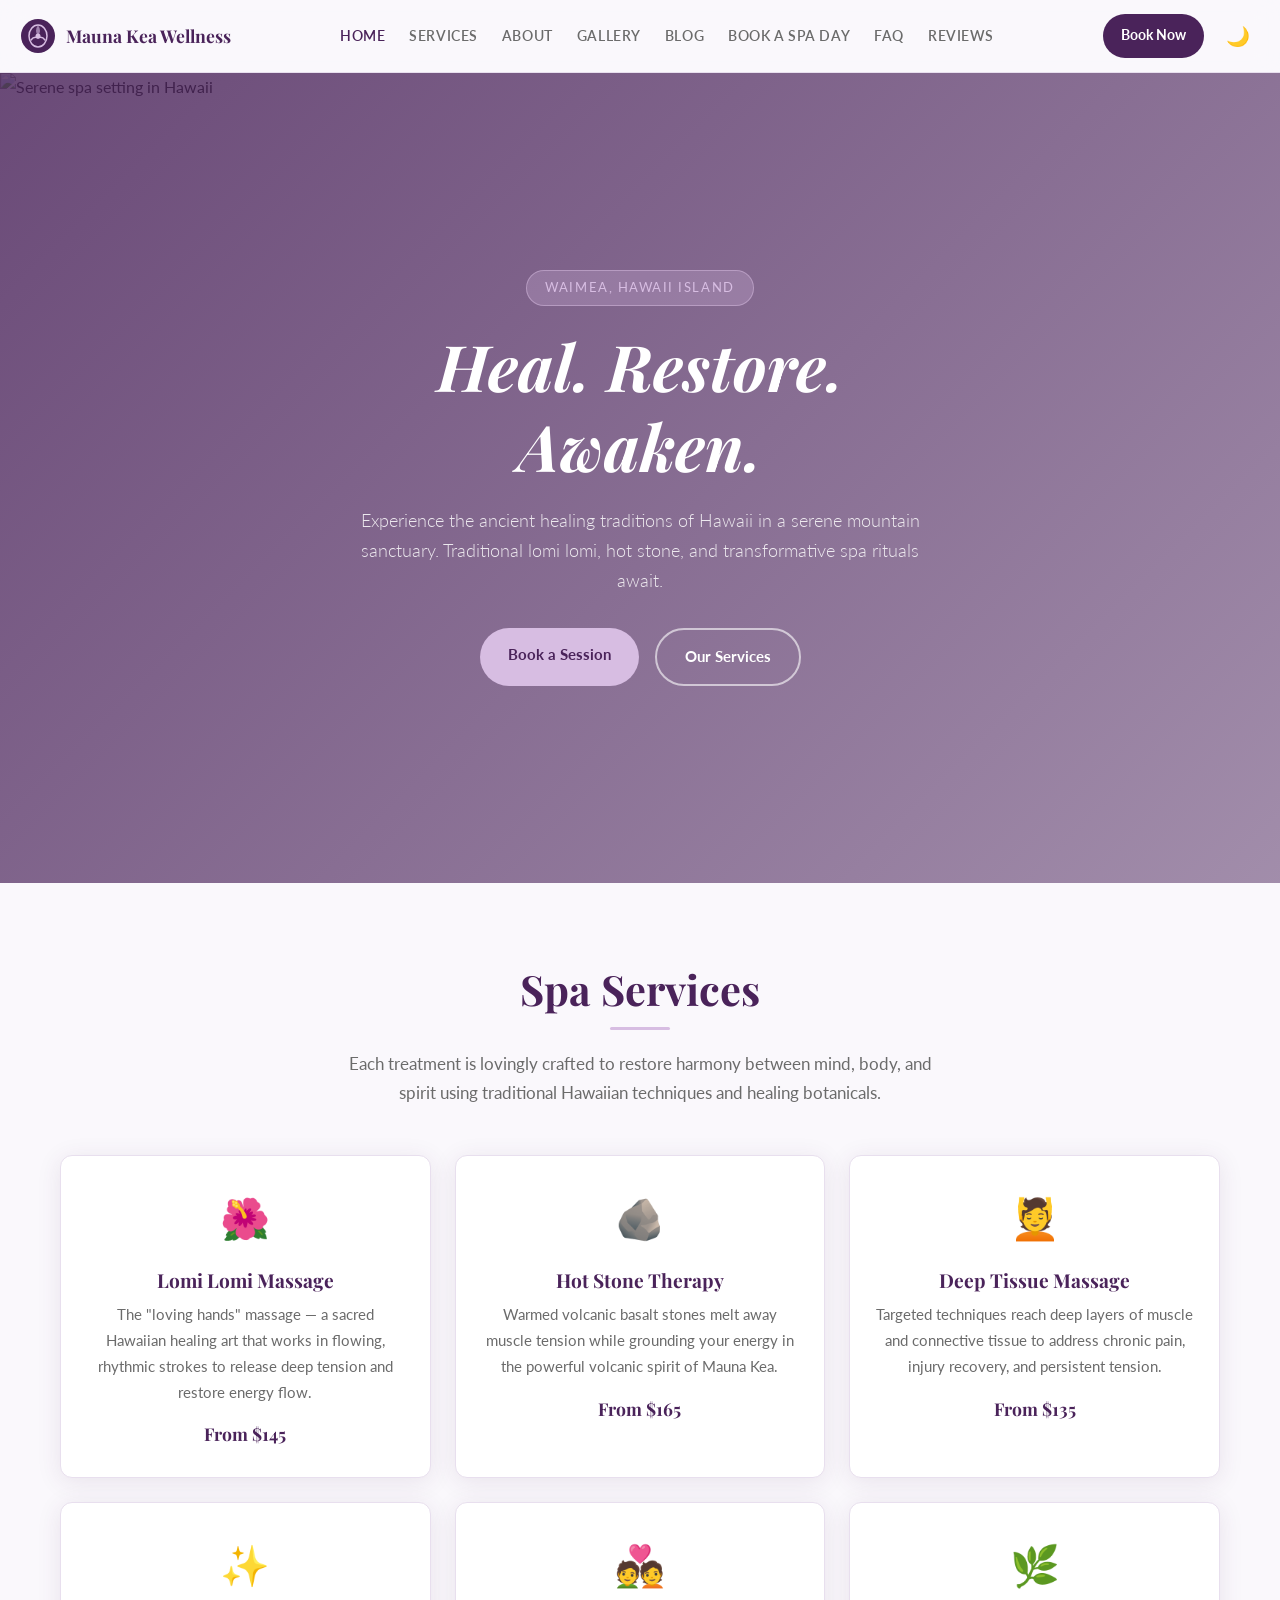
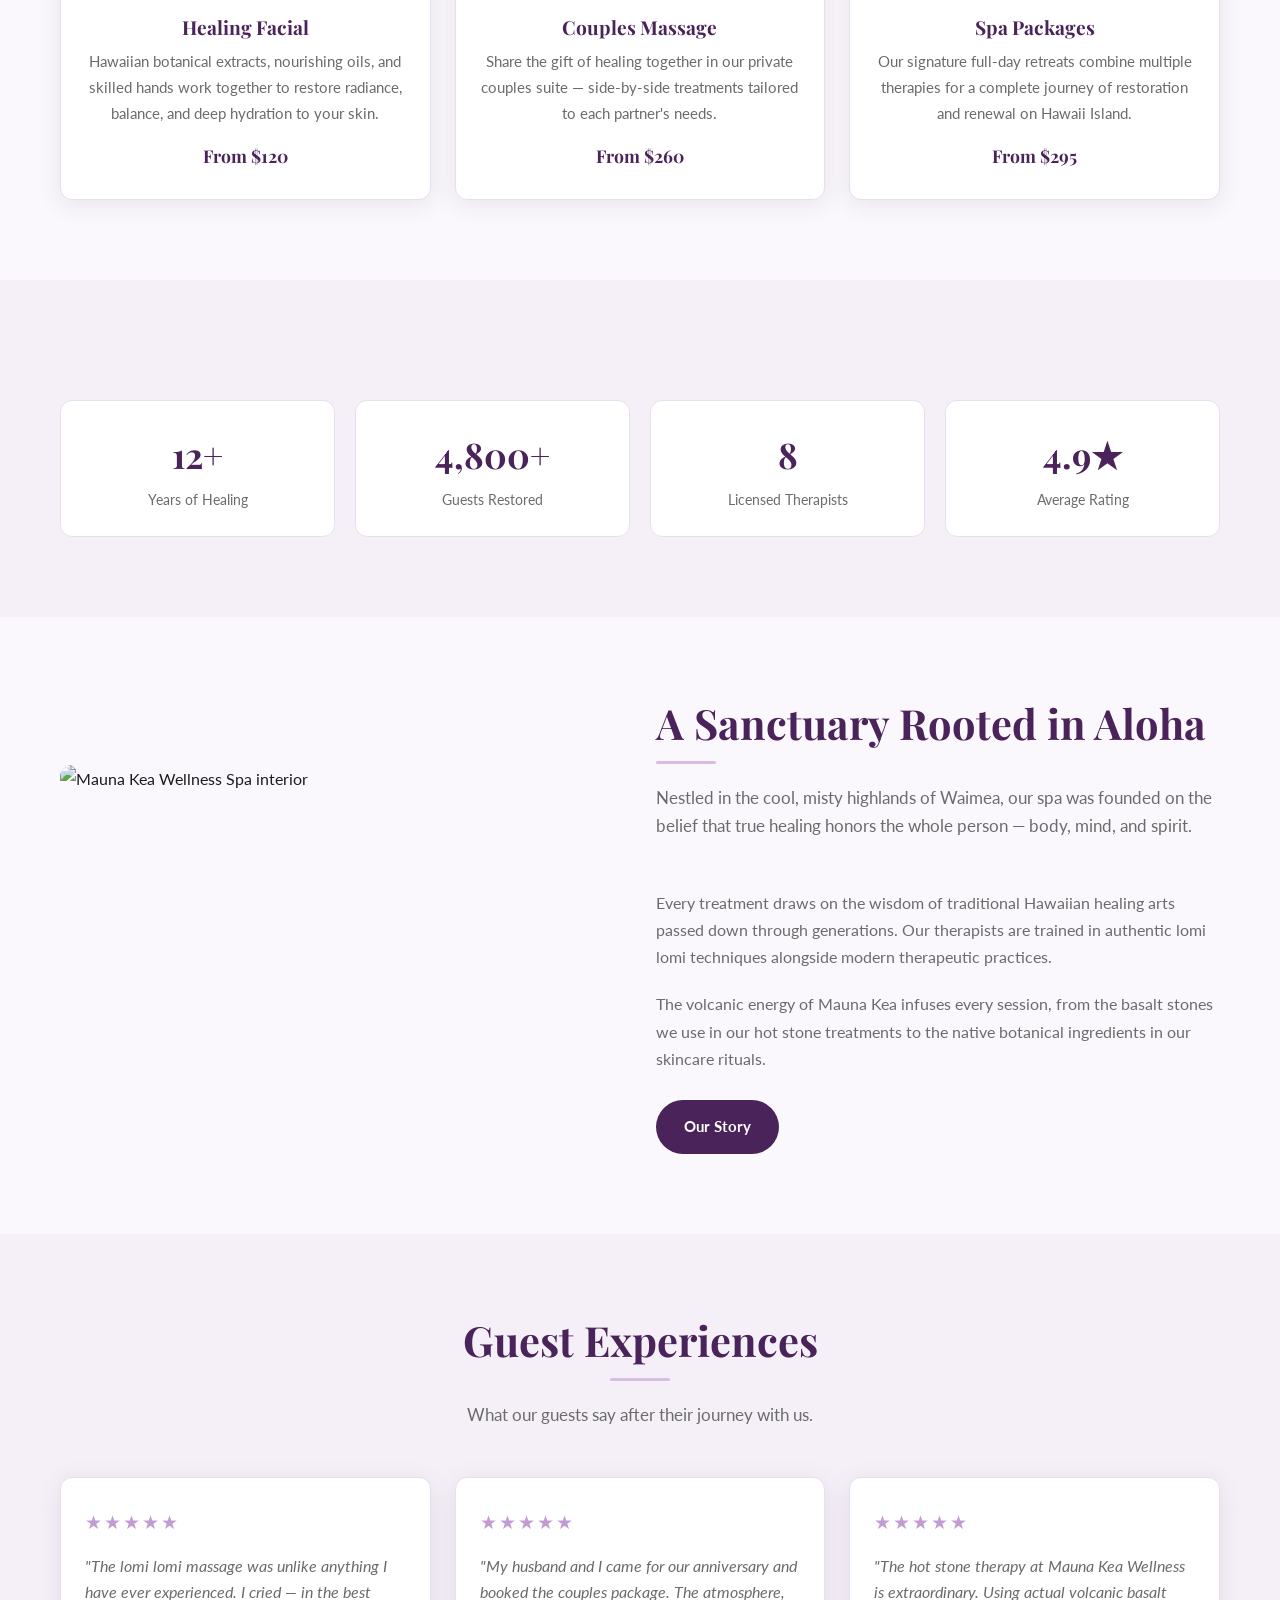
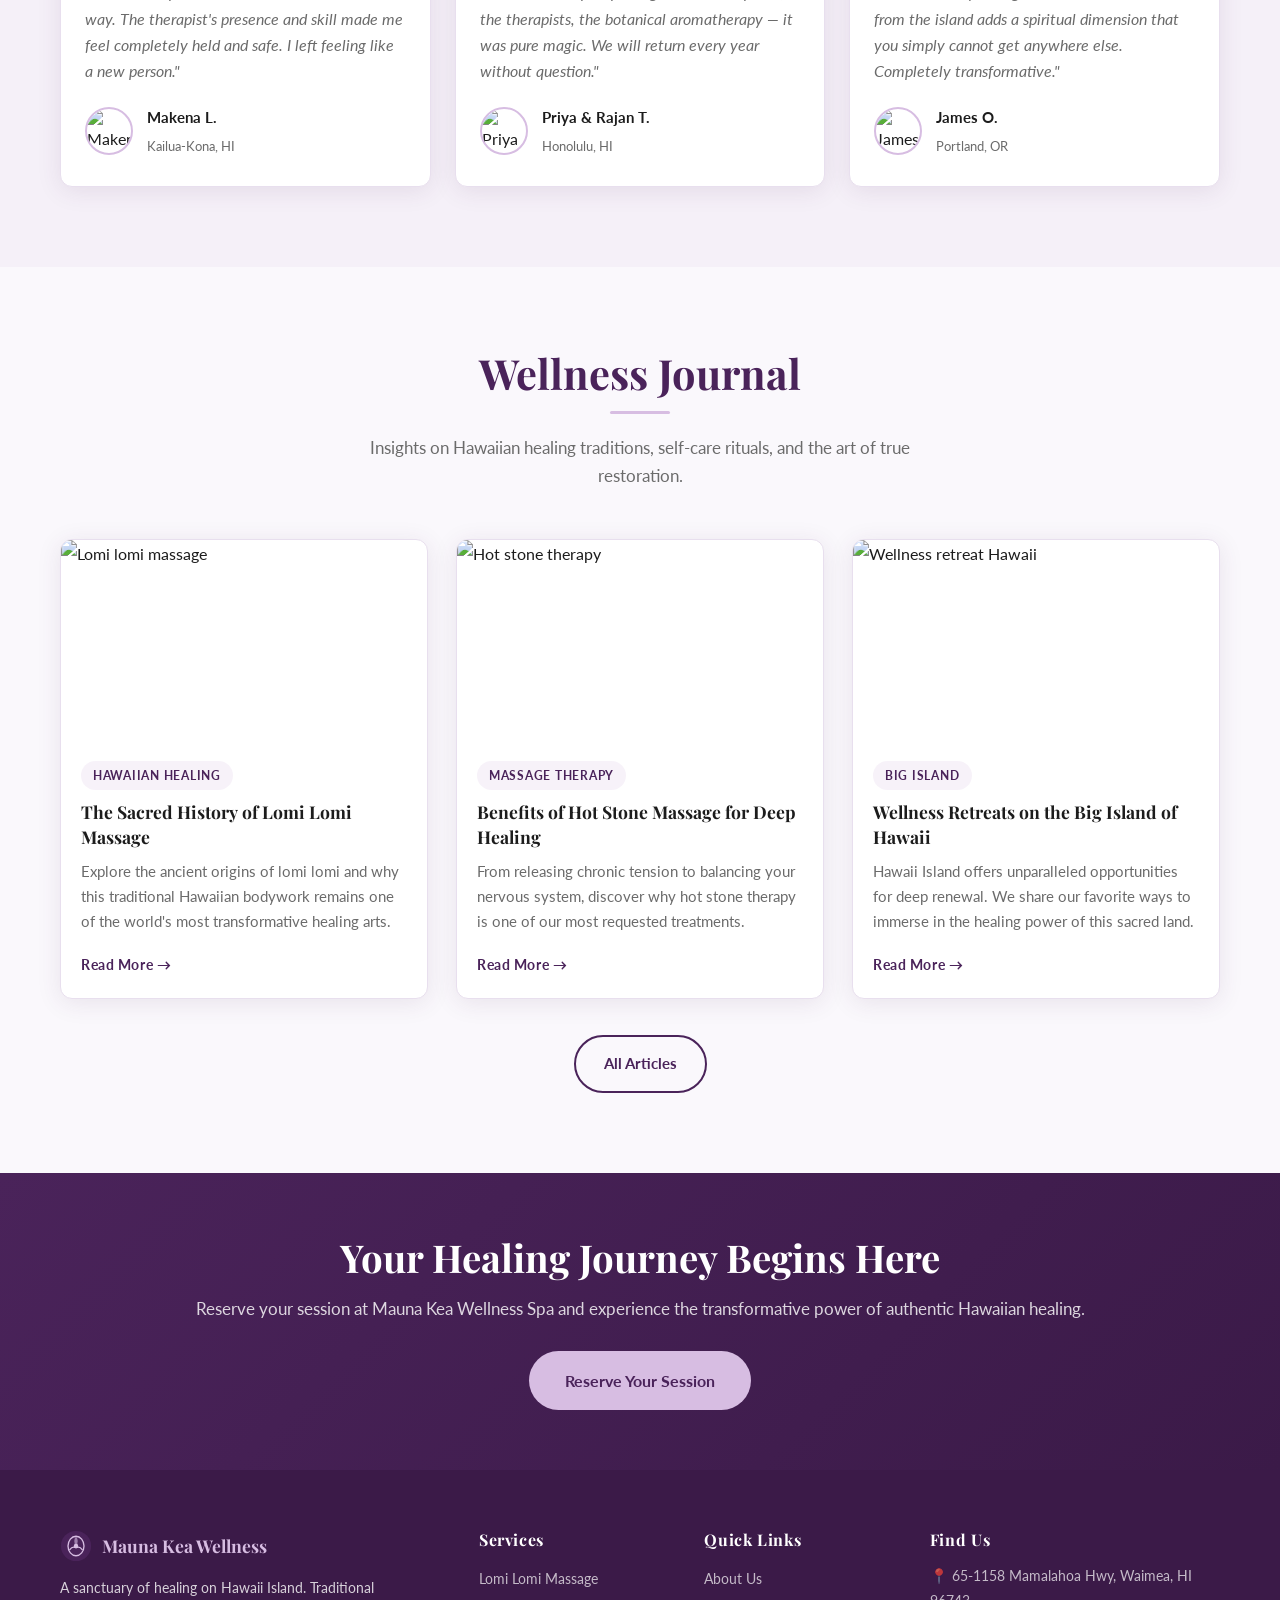
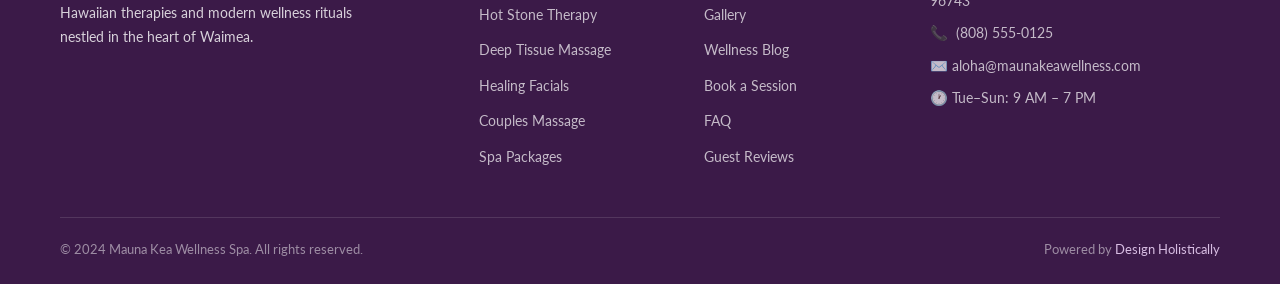
==== index.html @ aed762e0 "Initial commit: Mauna Kea Wellness Spa — Hawaii sample site (Waimea, Hawaii Island)" ====
<!DOCTYPE html>
<html lang="en">
<head>
  <meta charset="UTF-8"/>
  <meta name="viewport" content="width=device-width, initial-scale=1.0"/>
  <title>Home | Mauna Kea Wellness Spa — Waimea, Hawaii</title>
  <meta name="description" content="Mauna Kea Wellness Spa — luxury lomi lomi massage, hot stone therapy, and healing spa experiences in Waimea, Hawaii Island."/>
  <meta property="og:title" content="Home | Mauna Kea Wellness Spa"/>
  <meta property="og:description" content="Mauna Kea Wellness Spa — luxury lomi lomi massage, hot stone therapy, and healing spa experiences in Waimea, Hawaii Island."/>
  <meta property="og:image" content="https://picsum.photos/1200/630?random=2400"/>
  <meta property="og:type" content="website"/>
  <link rel="stylesheet" href="css/style.css"/>
  <script type="application/ld+json">
  {
    "@context":"https://schema.org",
    "@type":"DaySpa",
    "name":"Mauna Kea Wellness Spa",
    "description":"Traditional Hawaiian spa therapies and modern wellness rituals in Waimea, Hawaii Island.",
    "url":"https://maunakeawellness.com",
    "telephone":"(808) 555-0125",
    "address":{
      "@type":"PostalAddress",
      "streetAddress":"65-1158 Mamalahoa Hwy",
      "addressLocality":"Waimea",
      "addressRegion":"HI",
      "postalCode":"96743",
      "addressCountry":"US"
    },
    "openingHours":"Tu-Su 09:00-19:00",
    "priceRange":"$$–$$$",
    "image":"https://picsum.photos/800/600?random=2401"
  }
  </script>
</head>
<body>
<header class="site-header">
  <div class="header-inner">
    <a href="index.html" class="logo" aria-label="Mauna Kea Wellness Spa">
      <svg width="36" height="36" viewBox="0 0 36 36" fill="none" aria-hidden="true">
        <circle cx="18" cy="18" r="17" fill="#4A235A"/>
        <ellipse cx="18" cy="18" rx="9" ry="11" fill="none" stroke="#D7BDE2" stroke-width="1.5"/>
        <path d="M18 7 Q22 13 18 18 Q14 13 18 7Z" fill="#D7BDE2" opacity="0.6"/>
        <path d="M11 22 Q14 18 18 20 Q22 18 25 22" stroke="#D7BDE2" stroke-width="1.5" fill="none" stroke-linecap="round"/>
        <circle cx="18" cy="18" r="2.5" fill="#D7BDE2"/>
      </svg>
      <span>Mauna Kea Wellness</span>
    </a>
    <nav class="nav-desktop" aria-label="Main navigation">
      <a href="index.html" class="active">Home</a>
<a href="services.html" class="">Services</a>
<a href="about.html" class="">About</a>
<a href="gallery.html" class="">Gallery</a>
<a href="blog.html" class="">Blog</a>
<a href="booking.html" class="">Book a Spa Day</a>
<a href="faq.html" class="">FAQ</a>
<a href="reviews.html" class="">Reviews</a>
    </nav>
    <div class="header-actions">
      <a href="booking.html" class="btn-book-header">Book Now</a>
      <button class="dark-toggle" id="darkToggle" aria-label="Toggle dark mode">🌙</button>
      <button class="hamburger" id="hamburger" aria-label="Open menu" aria-expanded="false">
        <span></span><span></span><span></span>
      </button>
    </div>
  </div>
  <nav class="mobile-menu" id="mobileMenu" aria-label="Mobile navigation">
    <a href="index.html" class="active">Home</a>
<a href="services.html" class="">Services</a>
<a href="about.html" class="">About</a>
<a href="gallery.html" class="">Gallery</a>
<a href="blog.html" class="">Blog</a>
<a href="booking.html" class="">Book a Spa Day</a>
<a href="faq.html" class="">FAQ</a>
<a href="reviews.html" class="">Reviews</a>
  </nav>
</header>
<main>
  <section class="hero">
    <div class="hero-bg">
      <img src="https://picsum.photos/1400/900?random=2402" alt="Serene spa setting in Hawaii" loading="eager"/>
    </div>
    <div class="hero-content">
      <div class="hero-eyebrow">Waimea, Hawaii Island</div>
      <h1>Heal. Restore. <em>Awaken.</em></h1>
      <p>Experience the ancient healing traditions of Hawaii in a serene mountain sanctuary. Traditional lomi lomi, hot stone, and transformative spa rituals await.</p>
      <div class="hero-actions">
        <a href="booking.html" class="btn-accent">Book a Session</a>
        <a href="services.html" class="btn-outline" style="color:#fff;border-color:rgba(255,255,255,0.6)">Our Services</a>
      </div>
    </div>
  </section>

  <!-- Services Overview -->
  <section class="section">
    <div class="container">
      <div class="section-header fade-up">
        <h2>Spa Services</h2>
        <div class="divider"></div>
        <p>Each treatment is lovingly crafted to restore harmony between mind, body, and spirit using traditional Hawaiian techniques and healing botanicals.</p>
      </div>
      <div class="services-grid">
        <div class="service-card fade-up">
          <div class="service-icon">🌺</div>
          <h3>Lomi Lomi Massage</h3>
          <p>The "loving hands" massage — a sacred Hawaiian healing art that works in flowing, rhythmic strokes to release deep tension and restore energy flow.</p>
          <div class="service-price">From $145</div>
        </div>
        <div class="service-card fade-up">
          <div class="service-icon">🪨</div>
          <h3>Hot Stone Therapy</h3>
          <p>Warmed volcanic basalt stones melt away muscle tension while grounding your energy in the powerful volcanic spirit of Mauna Kea.</p>
          <div class="service-price">From $165</div>
        </div>
        <div class="service-card fade-up">
          <div class="service-icon">💆</div>
          <h3>Deep Tissue Massage</h3>
          <p>Targeted techniques reach deep layers of muscle and connective tissue to address chronic pain, injury recovery, and persistent tension.</p>
          <div class="service-price">From $135</div>
        </div>
        <div class="service-card fade-up">
          <div class="service-icon">✨</div>
          <h3>Healing Facial</h3>
          <p>Hawaiian botanical extracts, nourishing oils, and skilled hands work together to restore radiance, balance, and deep hydration to your skin.</p>
          <div class="service-price">From $120</div>
        </div>
        <div class="service-card fade-up">
          <div class="service-icon">💑</div>
          <h3>Couples Massage</h3>
          <p>Share the gift of healing together in our private couples suite — side-by-side treatments tailored to each partner's needs.</p>
          <div class="service-price">From $260</div>
        </div>
        <div class="service-card fade-up">
          <div class="service-icon">🌿</div>
          <h3>Spa Packages</h3>
          <p>Our signature full-day retreats combine multiple therapies for a complete journey of restoration and renewal on Hawaii Island.</p>
          <div class="service-price">From $295</div>
        </div>
      </div>
    </div>
  </section>

  <!-- Stats -->
  <section class="section section-alt">
    <div class="container">
      <div class="stats-row">
        <div class="stat-box fade-in">
          <div class="stat-number">12+</div>
          <div class="stat-label">Years of Healing</div>
        </div>
        <div class="stat-box fade-in">
          <div class="stat-number">4,800+</div>
          <div class="stat-label">Guests Restored</div>
        </div>
        <div class="stat-box fade-in">
          <div class="stat-number">8</div>
          <div class="stat-label">Licensed Therapists</div>
        </div>
        <div class="stat-box fade-in">
          <div class="stat-number">4.9★</div>
          <div class="stat-label">Average Rating</div>
        </div>
      </div>
    </div>
  </section>

  <!-- About Teaser -->
  <section class="section">
    <div class="container">
      <div class="about-grid">
        <div class="about-image fade-in">
          <img src="https://picsum.photos/600/480?random=2403" alt="Mauna Kea Wellness Spa interior"/>
        </div>
        <div class="fade-up">
          <div class="section-header" style="text-align:left">
            <h2>A Sanctuary Rooted in Aloha</h2>
            <div class="divider" style="margin-left:0"></div>
            <p>Nestled in the cool, misty highlands of Waimea, our spa was founded on the belief that true healing honors the whole person — body, mind, and spirit.</p>
          </div>
          <p style="color:var(--text-muted);margin-bottom:20px">Every treatment draws on the wisdom of traditional Hawaiian healing arts passed down through generations. Our therapists are trained in authentic lomi lomi techniques alongside modern therapeutic practices.</p>
          <p style="color:var(--text-muted);margin-bottom:28px">The volcanic energy of Mauna Kea infuses every session, from the basalt stones we use in our hot stone treatments to the native botanical ingredients in our skincare rituals.</p>
          <a href="about.html" class="btn-primary">Our Story</a>
        </div>
      </div>
    </div>
  </section>

  <!-- Testimonials -->
  <section class="section section-alt">
    <div class="container">
      <div class="section-header fade-up">
        <h2>Guest Experiences</h2>
        <div class="divider"></div>
        <p>What our guests say after their journey with us.</p>
      </div>
      <div class="testimonials-grid">
        <div class="testimonial-card fade-up">
          <div class="stars">★★★★★</div>
          <p class="testimonial-text">"The lomi lomi massage was unlike anything I have ever experienced. I cried — in the best way. The therapist's presence and skill made me feel completely held and safe. I left feeling like a new person."</p>
          <div class="testimonial-author">
            <img src="https://picsum.photos/48/48?random=2404" alt="Makena L."/>
            <div class="author-info"><strong>Makena L.</strong><span>Kailua-Kona, HI</span></div>
          </div>
        </div>
        <div class="testimonial-card fade-up">
          <div class="stars">★★★★★</div>
          <p class="testimonial-text">"My husband and I came for our anniversary and booked the couples package. The atmosphere, the therapists, the botanical aromatherapy — it was pure magic. We will return every year without question."</p>
          <div class="testimonial-author">
            <img src="https://picsum.photos/48/48?random=2405" alt="Priya & Rajan T."/>
            <div class="author-info"><strong>Priya & Rajan T.</strong><span>Honolulu, HI</span></div>
          </div>
        </div>
        <div class="testimonial-card fade-up">
          <div class="stars">★★★★★</div>
          <p class="testimonial-text">"The hot stone therapy at Mauna Kea Wellness is extraordinary. Using actual volcanic basalt from the island adds a spiritual dimension that you simply cannot get anywhere else. Completely transformative."</p>
          <div class="testimonial-author">
            <img src="https://picsum.photos/48/48?random=2406" alt="James O."/>
            <div class="author-info"><strong>James O.</strong><span>Portland, OR</span></div>
          </div>
        </div>
      </div>
    </div>
  </section>

  <!-- Blog Teaser -->
  <section class="section">
    <div class="container">
      <div class="section-header fade-up">
        <h2>Wellness Journal</h2>
        <div class="divider"></div>
        <p>Insights on Hawaiian healing traditions, self-care rituals, and the art of true restoration.</p>
      </div>
      <div class="blog-grid">
        <div class="blog-card fade-up">
          <img src="https://picsum.photos/600/400?random=2407" alt="Lomi lomi massage"/>
          <div class="blog-card-body">
            <span class="blog-tag">Hawaiian Healing</span>
            <h3>The Sacred History of Lomi Lomi Massage</h3>
            <p>Explore the ancient origins of lomi lomi and why this traditional Hawaiian bodywork remains one of the world's most transformative healing arts.</p>
            <a href="blog-post-1.html" class="read-more">Read More →</a>
          </div>
        </div>
        <div class="blog-card fade-up">
          <img src="https://picsum.photos/600/400?random=2408" alt="Hot stone therapy"/>
          <div class="blog-card-body">
            <span class="blog-tag">Massage Therapy</span>
            <h3>Benefits of Hot Stone Massage for Deep Healing</h3>
            <p>From releasing chronic tension to balancing your nervous system, discover why hot stone therapy is one of our most requested treatments.</p>
            <a href="blog-post-4.html" class="read-more">Read More →</a>
          </div>
        </div>
        <div class="blog-card fade-up">
          <img src="https://picsum.photos/600/400?random=2409" alt="Wellness retreat Hawaii"/>
          <div class="blog-card-body">
            <span class="blog-tag">Big Island</span>
            <h3>Wellness Retreats on the Big Island of Hawaii</h3>
            <p>Hawaii Island offers unparalleled opportunities for deep renewal. We share our favorite ways to immerse in the healing power of this sacred land.</p>
            <a href="blog-post-6.html" class="read-more">Read More →</a>
          </div>
        </div>
      </div>
      <div style="text-align:center;margin-top:36px"><a href="blog.html" class="btn-outline">All Articles</a></div>
    </div>
  </section>

  <!-- CTA -->
  <section class="cta-banner">
    <div class="container">
      <h2>Your Healing Journey Begins Here</h2>
      <p>Reserve your session at Mauna Kea Wellness Spa and experience the transformative power of authentic Hawaiian healing.</p>
      <a href="booking.html" class="btn-accent">Reserve Your Session</a>
    </div>
  </section>
</main>

<footer class="site-footer">
  <div class="container">
    <div class="footer-grid">
      <div class="footer-brand">
        <div class="logo">
          <svg width="32" height="32" viewBox="0 0 36 36" fill="none" aria-label="Mauna Kea Wellness Spa logo">
            <circle cx="18" cy="18" r="17" fill="#4A235A"/>
            <ellipse cx="18" cy="18" rx="9" ry="11" fill="none" stroke="#D7BDE2" stroke-width="1.5"/>
            <path d="M18 7 Q22 13 18 18 Q14 13 18 7Z" fill="#D7BDE2" opacity="0.6"/>
            <path d="M11 22 Q14 18 18 20 Q22 18 25 22" stroke="#D7BDE2" stroke-width="1.5" fill="none" stroke-linecap="round"/>
            <circle cx="18" cy="18" r="2.5" fill="#D7BDE2"/>
          </svg>
          <span>Mauna Kea Wellness</span>
        </div>
        <p>A sanctuary of healing on Hawaii Island. Traditional Hawaiian therapies and modern wellness rituals nestled in the heart of Waimea.</p>
      </div>
      <div class="footer-col">
        <h4>Services</h4>
        <ul>
          <li><a href="services.html">Lomi Lomi Massage</a></li>
          <li><a href="services.html">Hot Stone Therapy</a></li>
          <li><a href="services.html">Deep Tissue Massage</a></li>
          <li><a href="services.html">Healing Facials</a></li>
          <li><a href="services.html">Couples Massage</a></li>
          <li><a href="services.html">Spa Packages</a></li>
        </ul>
      </div>
      <div class="footer-col">
        <h4>Quick Links</h4>
        <ul>
          <li><a href="about.html">About Us</a></li>
          <li><a href="gallery.html">Gallery</a></li>
          <li><a href="blog.html">Wellness Blog</a></li>
          <li><a href="booking.html">Book a Session</a></li>
          <li><a href="faq.html">FAQ</a></li>
          <li><a href="reviews.html">Guest Reviews</a></li>
        </ul>
      </div>
      <div class="footer-col">
        <h4>Find Us</h4>
        <ul class="footer-contact">
          <li>📍 65-1158 Mamalahoa Hwy, Waimea, HI 96743</li>
          <li>📞 <a href="tel:+18085550125" style="color:rgba(255,255,255,0.7)">(808) 555-0125</a></li>
          <li>✉️ aloha@maunakeawellness.com</li>
          <li>🕐 Tue–Sun: 9 AM – 7 PM</li>
        </ul>
      </div>
    </div>
    <div class="footer-bottom">
      <span>© 2024 Mauna Kea Wellness Spa. All rights reserved.</span>
      <span>Powered by <a href="https://designholistically.com" target="_blank" rel="noopener">Design Holistically</a></span>
    </div>
  </div>
</footer>
<button id="backToTop" aria-label="Back to top">↑</button>
<script src="js/main.js"></script>
---- css/style.css ----
@import url('https://fonts.googleapis.com/css2?family=Playfair+Display:ital,wght@0,400;0,700;1,400&family=Lato:wght@300;400;700&display=swap');

:root {
  --primary: #4A235A;
  --primary-dark: #3B1A48;
  --accent: #D7BDE2;
  --accent-dark: #C39BD3;
  --bg: #FAF8FC;
  --surface: #FFFFFF;
  --surface-alt: #F5F0F8;
  --text: #1C1C1C;
  --text-muted: #6B6B6B;
  --border: #E8DFEE;
  --shadow: 0 4px 24px rgba(74,35,90,0.10);
  --radius: 12px;
  --transition: 0.3s ease;
}
[data-theme="dark"] {
  --bg: #1A0F22;
  --surface: #2A1A35;
  --surface-alt: #231628;
  --text: #F0E8F8;
  --text-muted: #B09DC0;
  --border: #4A2E5C;
  --shadow: 0 4px 24px rgba(0,0,0,0.4);
}
*, *::before, *::after { box-sizing: border-box; margin: 0; padding: 0; }
html { scroll-behavior: smooth; }
body { font-family: 'Lato', sans-serif; background: var(--bg); color: var(--text); line-height: 1.7; transition: background var(--transition), color var(--transition); }
h1, h2, h3, h4 { font-family: 'Playfair Display', serif; line-height: 1.25; }
a { color: var(--primary); text-decoration: none; transition: color var(--transition); }
a:hover { color: var(--accent-dark); }
img { max-width: 100%; height: auto; display: block; }
ul { list-style: none; }
.container { width: 100%; max-width: 1200px; margin: 0 auto; padding: 0 20px; }

/* Header */
.site-header { position: sticky; top: 0; z-index: 100; background: rgba(250,248,252,0.85); backdrop-filter: blur(12px); border-bottom: 1px solid var(--border); transition: background var(--transition); }
[data-theme="dark"] .site-header { background: rgba(26,15,34,0.85); }
.header-inner { display: flex; align-items: center; justify-content: space-between; padding: 14px 20px; gap: 16px; }
.logo { display: flex; align-items: center; gap: 10px; font-family: 'Playfair Display', serif; font-size: 1.1rem; color: var(--primary); font-weight: 700; }
[data-theme="dark"] .logo { color: var(--accent); }
.logo svg { flex-shrink: 0; }
.nav-desktop { display: none; gap: 24px; align-items: center; }
.nav-desktop a { font-size: 0.9rem; font-weight: 600; color: var(--text-muted); letter-spacing: 0.04em; text-transform: uppercase; transition: color var(--transition); }
.nav-desktop a:hover, .nav-desktop a.active { color: var(--primary); }
.header-actions { display: flex; align-items: center; gap: 12px; }
.btn-book-header { background: var(--primary); color: #fff; padding: 10px 18px; border-radius: 50px; font-size: 0.85rem; font-weight: 700; border: none; cursor: pointer; white-space: nowrap; transition: background var(--transition); }
.btn-book-header:hover { background: var(--primary-dark); color: #fff; }
.dark-toggle { background: none; border: none; cursor: pointer; color: var(--text); font-size: 1.2rem; padding: 8px; border-radius: 8px; display: flex; align-items: center; justify-content: center; min-width: 44px; min-height: 44px; transition: color var(--transition); }
.dark-toggle:hover { color: var(--primary); }
.hamburger { display: flex; flex-direction: column; gap: 5px; background: none; border: none; cursor: pointer; padding: 10px; min-width: 44px; min-height: 44px; justify-content: center; }
.hamburger span { width: 22px; height: 2px; background: var(--text); border-radius: 2px; transition: all var(--transition); display: block; }
.hamburger.open span:nth-child(1) { transform: translateY(7px) rotate(45deg); }
.hamburger.open span:nth-child(2) { opacity: 0; }
.hamburger.open span:nth-child(3) { transform: translateY(-7px) rotate(-45deg); }
.mobile-menu { display: none; flex-direction: column; background: var(--surface); border-top: 1px solid var(--border); padding: 16px 20px; gap: 4px; }
.mobile-menu.open { display: flex; }
.mobile-menu a { padding: 12px 0; font-size: 1rem; font-weight: 600; color: var(--text-muted); border-bottom: 1px solid var(--border); text-transform: uppercase; letter-spacing: 0.04em; font-size: 0.9rem; }
.mobile-menu a:last-child { border-bottom: none; }

/* Buttons */
.btn-primary { display: inline-block; background: var(--primary); color: #fff; padding: 14px 28px; border-radius: 50px; font-weight: 700; font-size: 0.95rem; border: none; cursor: pointer; transition: background var(--transition), transform var(--transition); min-height: 44px; }
.btn-primary:hover { background: var(--primary-dark); transform: translateY(-2px); color: #fff; }
.btn-outline { display: inline-block; background: transparent; color: var(--primary); padding: 14px 28px; border-radius: 50px; font-weight: 700; font-size: 0.95rem; border: 2px solid var(--primary); cursor: pointer; transition: all var(--transition); min-height: 44px; }
.btn-outline:hover { background: var(--primary); color: #fff; }
.btn-accent { display: inline-block; background: var(--accent); color: var(--primary); padding: 14px 28px; border-radius: 50px; font-weight: 700; font-size: 0.95rem; border: none; cursor: pointer; transition: background var(--transition), transform var(--transition); min-height: 44px; }
.btn-accent:hover { background: var(--accent-dark); transform: translateY(-2px); }

/* Hero */
.hero { position: relative; min-height: 90vh; display: flex; align-items: center; overflow: hidden; }
.hero-bg { position: absolute; inset: 0; z-index: 0; }
.hero-bg img { width: 100%; height: 100%; object-fit: cover; }
.hero-bg::after { content: ''; position: absolute; inset: 0; background: linear-gradient(135deg, rgba(74,35,90,0.82) 0%, rgba(74,35,90,0.5) 100%); }
.hero-content { position: relative; z-index: 1; padding: 80px 20px; max-width: 600px; margin: 0 auto; text-align: center; }
.hero-eyebrow { display: inline-block; background: rgba(215,189,226,0.25); border: 1px solid rgba(215,189,226,0.5); color: var(--accent); padding: 6px 18px; border-radius: 50px; font-size: 0.8rem; letter-spacing: 0.12em; text-transform: uppercase; margin-bottom: 20px; }
.hero-content h1 { font-size: clamp(2.2rem, 6vw, 4rem); color: #fff; margin-bottom: 20px; font-style: italic; }
.hero-content p { font-size: 1.1rem; color: rgba(255,255,255,0.85); margin-bottom: 32px; font-weight: 300; }
.hero-actions { display: flex; gap: 16px; justify-content: center; flex-wrap: wrap; }

/* Section headings */
.section { padding: 80px 0; }
.section-alt { background: var(--surface-alt); }
.section-header { text-align: center; margin-bottom: 48px; }
.section-header h2 { font-size: clamp(1.8rem, 4vw, 2.6rem); color: var(--primary); margin-bottom: 12px; }
[data-theme="dark"] .section-header h2 { color: var(--accent); }
.section-header p { color: var(--text-muted); max-width: 600px; margin: 0 auto; font-size: 1.05rem; }
.divider { width: 60px; height: 3px; background: var(--accent); margin: 12px auto 20px; border-radius: 2px; }

/* Services */
.services-grid { display: grid; grid-template-columns: 1fr; gap: 24px; }
.service-card { background: var(--surface); border-radius: var(--radius); padding: 28px 24px; border: 1px solid var(--border); text-align: center; box-shadow: var(--shadow); transition: transform var(--transition), box-shadow var(--transition); }
.service-card:hover { transform: translateY(-4px); box-shadow: 0 12px 40px rgba(74,35,90,0.18); }
.service-icon { font-size: 2.5rem; margin-bottom: 16px; }
.service-card h3 { font-size: 1.2rem; color: var(--primary); margin-bottom: 10px; }
[data-theme="dark"] .service-card h3 { color: var(--accent); }
.service-card p { color: var(--text-muted); font-size: 0.95rem; margin-bottom: 14px; }
.service-price { font-size: 1.1rem; font-weight: 700; color: var(--primary); font-family: 'Playfair Display', serif; }

/* Stats */
.stats-row { display: grid; grid-template-columns: repeat(2, 1fr); gap: 20px; margin-top: 40px; }
.stat-box { background: var(--surface); border-radius: var(--radius); padding: 24px 16px; text-align: center; border: 1px solid var(--border); }
.stat-number { font-family: 'Playfair Display', serif; font-size: 2.2rem; color: var(--primary); font-weight: 700; }
[data-theme="dark"] .stat-number { color: var(--accent); }
.stat-label { font-size: 0.85rem; color: var(--text-muted); margin-top: 4px; }

/* Testimonials */
.testimonials-grid { display: grid; grid-template-columns: 1fr; gap: 24px; }
.testimonial-card { background: var(--surface); border-radius: var(--radius); padding: 28px 24px; border: 1px solid var(--border); box-shadow: var(--shadow); }
.stars { color: #C39BD3; font-size: 1.2rem; margin-bottom: 14px; letter-spacing: 2px; }
.testimonial-text { color: var(--text-muted); font-style: italic; margin-bottom: 20px; font-size: 0.97rem; line-height: 1.7; }
.testimonial-author { display: flex; align-items: center; gap: 14px; }
.testimonial-author img { width: 48px; height: 48px; border-radius: 50%; object-fit: cover; border: 2px solid var(--accent); }
.author-info strong { display: block; font-weight: 700; color: var(--text); font-size: 0.95rem; }
.author-info span { color: var(--text-muted); font-size: 0.82rem; }

/* CTA Banner */
.cta-banner { background: linear-gradient(135deg, var(--primary), var(--primary-dark)); padding: 60px 20px; text-align: center; }
.cta-banner h2 { font-size: clamp(1.6rem, 4vw, 2.4rem); color: #fff; margin-bottom: 14px; }
.cta-banner p { color: rgba(255,255,255,0.82); margin-bottom: 28px; font-size: 1.05rem; }
.cta-banner .btn-accent { font-size: 1rem; padding: 16px 36px; }

/* Blog Cards */
.blog-grid { display: grid; grid-template-columns: 1fr; gap: 28px; }
.blog-card { background: var(--surface); border-radius: var(--radius); overflow: hidden; border: 1px solid var(--border); box-shadow: var(--shadow); transition: transform var(--transition); }
.blog-card:hover { transform: translateY(-4px); }
.blog-card img { width: 100%; height: 200px; object-fit: cover; }
.blog-card-body { padding: 20px; }
.blog-tag { display: inline-block; background: rgba(215,189,226,0.2); color: var(--primary); padding: 4px 12px; border-radius: 50px; font-size: 0.78rem; font-weight: 700; text-transform: uppercase; letter-spacing: 0.06em; margin-bottom: 10px; }
[data-theme="dark"] .blog-tag { color: var(--accent); }
.blog-card h3 { font-size: 1.1rem; color: var(--text); margin-bottom: 10px; line-height: 1.4; }
.blog-card p { color: var(--text-muted); font-size: 0.92rem; margin-bottom: 16px; }
.blog-card a.read-more { font-size: 0.88rem; font-weight: 700; color: var(--primary); letter-spacing: 0.04em; }
[data-theme="dark"] .blog-card a.read-more { color: var(--accent); }

/* Gallery */
.gallery-grid { display: grid; grid-template-columns: repeat(2, 1fr); gap: 12px; }
.gallery-item { border-radius: var(--radius); overflow: hidden; aspect-ratio: 1; }
.gallery-item img { width: 100%; height: 100%; object-fit: cover; transition: transform 0.5s ease; }
.gallery-item:hover img { transform: scale(1.05); }

/* Page Hero */
.page-hero { background: linear-gradient(135deg, var(--primary) 0%, var(--primary-dark) 100%); padding: 80px 20px 60px; text-align: center; }
.page-hero h1 { font-size: clamp(2rem, 5vw, 3.2rem); color: #fff; margin-bottom: 14px; font-style: italic; }
.page-hero p { color: rgba(255,255,255,0.82); font-size: 1.05rem; max-width: 600px; margin: 0 auto; }
.breadcrumb { display: flex; justify-content: center; gap: 8px; margin-bottom: 16px; font-size: 0.82rem; }
.breadcrumb a { color: var(--accent); }
.breadcrumb span { color: rgba(255,255,255,0.5); }

/* Blog Post */
.blog-post-layout { display: grid; grid-template-columns: 1fr; gap: 40px; padding: 60px 0; }
.blog-post-content { background: var(--surface); border-radius: var(--radius); padding: 32px 24px; border: 1px solid var(--border); }
.blog-post-content h1 { font-size: clamp(1.8rem, 4vw, 2.6rem); color: var(--primary); margin-bottom: 16px; line-height: 1.3; }
[data-theme="dark"] .blog-post-content h1 { color: var(--accent); }
.blog-post-meta { display: flex; gap: 16px; flex-wrap: wrap; margin-bottom: 24px; padding-bottom: 24px; border-bottom: 1px solid var(--border); }
.blog-post-meta span { font-size: 0.85rem; color: var(--text-muted); }
.blog-post-content h2 { font-size: 1.4rem; color: var(--primary); margin: 28px 0 12px; }
[data-theme="dark"] .blog-post-content h2 { color: var(--accent); }
.blog-post-content p { color: var(--text-muted); margin-bottom: 18px; line-height: 1.8; }
.blog-post-content ul { padding-left: 20px; list-style: disc; margin-bottom: 18px; }
.blog-post-content ul li { color: var(--text-muted); margin-bottom: 8px; line-height: 1.7; }
.blog-sidebar { display: flex; flex-direction: column; gap: 24px; }
.sidebar-widget { background: var(--surface); border-radius: var(--radius); padding: 24px; border: 1px solid var(--border); }
.sidebar-widget h3 { font-size: 1.1rem; color: var(--primary); margin-bottom: 16px; padding-bottom: 10px; border-bottom: 1px solid var(--border); }
[data-theme="dark"] .sidebar-widget h3 { color: var(--accent); }
.recent-post-item { display: flex; gap: 12px; margin-bottom: 16px; padding-bottom: 16px; border-bottom: 1px solid var(--border); }
.recent-post-item:last-child { border-bottom: none; margin-bottom: 0; padding-bottom: 0; }
.recent-post-item img { width: 60px; height: 60px; border-radius: 8px; object-fit: cover; flex-shrink: 0; }
.recent-post-item a { font-size: 0.88rem; font-weight: 600; color: var(--text); line-height: 1.4; }
.tag-cloud { display: flex; flex-wrap: wrap; gap: 8px; }
.tag-cloud a { background: var(--surface-alt); color: var(--text-muted); padding: 6px 14px; border-radius: 50px; font-size: 0.82rem; border: 1px solid var(--border); transition: all var(--transition); }
.tag-cloud a:hover { background: var(--primary); color: #fff; }

/* Booking Form */
.booking-section { padding: 60px 0; }
.booking-container { max-width: 720px; margin: 0 auto; }
.step-indicators { display: flex; gap: 0; margin-bottom: 40px; }
.step-indicator { flex: 1; text-align: center; padding: 12px 8px; font-size: 0.8rem; font-weight: 700; color: var(--text-muted); border-bottom: 3px solid var(--border); transition: all var(--transition); text-transform: uppercase; letter-spacing: 0.04em; }
.step-indicator.active { color: var(--primary); border-bottom-color: var(--primary); }
.step-indicator.done { color: var(--accent-dark); border-bottom-color: var(--accent-dark); }
.form-step { display: none; }
.form-step.active { display: block; }
.form-card { background: var(--surface); border-radius: var(--radius); padding: 32px 24px; border: 1px solid var(--border); box-shadow: var(--shadow); }
.form-card h2 { font-size: 1.5rem; color: var(--primary); margin-bottom: 24px; }
[data-theme="dark"] .form-card h2 { color: var(--accent); }
.service-options { display: grid; grid-template-columns: 1fr 1fr; gap: 14px; margin-bottom: 28px; }
.service-option { padding: 16px 12px; border: 2px solid var(--border); border-radius: var(--radius); cursor: pointer; text-align: center; transition: all var(--transition); background: var(--bg); }
.service-option:hover, .service-option.selected { border-color: var(--primary); background: rgba(74,35,90,0.06); }
.service-option h4 { font-size: 0.95rem; color: var(--text); margin-bottom: 4px; }
.service-option p { font-size: 0.82rem; color: var(--text-muted); }
.form-group { margin-bottom: 20px; }
.form-group label { display: block; font-size: 0.88rem; font-weight: 700; color: var(--text-muted); margin-bottom: 6px; text-transform: uppercase; letter-spacing: 0.04em; }
.form-group input, .form-group select, .form-group textarea { width: 100%; padding: 14px 16px; border: 1px solid var(--border); border-radius: 8px; font-size: 0.95rem; background: var(--bg); color: var(--text); font-family: inherit; transition: border-color var(--transition); min-height: 44px; }
.form-group input:focus, .form-group select:focus, .form-group textarea:focus { outline: none; border-color: var(--primary); }
.form-group textarea { min-height: 100px; resize: vertical; }
.time-slots { display: grid; grid-template-columns: repeat(3, 1fr); gap: 10px; margin-bottom: 24px; }
.time-slot { padding: 10px; border: 2px solid var(--border); border-radius: 8px; text-align: center; cursor: pointer; font-size: 0.85rem; transition: all var(--transition); background: var(--bg); color: var(--text); }
.time-slot:hover, .time-slot.selected { border-color: var(--primary); background: rgba(74,35,90,0.06); color: var(--primary); }
.form-nav { display: flex; gap: 14px; justify-content: space-between; margin-top: 28px; flex-wrap: wrap; }
.confirmation-box { background: rgba(215,189,226,0.15); border: 1px solid var(--accent); border-radius: var(--radius); padding: 32px 24px; text-align: center; }
.confirmation-box h3 { font-size: 1.5rem; color: var(--primary); margin-bottom: 12px; }
[data-theme="dark"] .confirmation-box h3 { color: var(--accent); }
.confirmation-box p { color: var(--text-muted); margin-bottom: 20px; }

/* FAQ */
.faq-list { max-width: 800px; margin: 0 auto; }
.faq-item { border: 1px solid var(--border); border-radius: var(--radius); margin-bottom: 12px; overflow: hidden; background: var(--surface); }
.faq-question { display: flex; justify-content: space-between; align-items: center; padding: 20px 24px; cursor: pointer; font-weight: 700; color: var(--text); font-size: 1rem; min-height: 60px; transition: background var(--transition); font-family: 'Playfair Display', serif; }
.faq-question:hover { background: var(--surface-alt); }
.faq-icon { font-size: 1.4rem; color: var(--primary); flex-shrink: 0; transition: transform var(--transition); }
.faq-answer { display: none; padding: 0 24px 20px; color: var(--text-muted); line-height: 1.7; font-size: 0.97rem; }
.faq-item.open .faq-answer { display: block; }
.faq-item.open .faq-icon { transform: rotate(45deg); }

/* Reviews */
.reviews-grid { display: grid; grid-template-columns: 1fr; gap: 24px; }
.review-card { background: var(--surface); border-radius: var(--radius); padding: 28px 24px; border: 1px solid var(--border); box-shadow: var(--shadow); }
.review-header { display: flex; align-items: center; gap: 16px; margin-bottom: 16px; }
.review-avatar { width: 56px; height: 56px; border-radius: 50%; object-fit: cover; border: 2px solid var(--accent); }
.review-meta strong { display: block; font-weight: 700; font-size: 1rem; color: var(--text); }
.review-meta span { font-size: 0.82rem; color: var(--text-muted); }
.review-stars { color: #C39BD3; font-size: 1.1rem; letter-spacing: 2px; margin-bottom: 4px; }
.review-text { color: var(--text-muted); font-style: italic; line-height: 1.7; font-size: 0.97rem; }
.review-service { display: inline-block; margin-top: 12px; background: rgba(215,189,226,0.2); color: var(--primary); padding: 4px 12px; border-radius: 50px; font-size: 0.78rem; font-weight: 700; }
[data-theme="dark"] .review-service { color: var(--accent); }

/* Admin */
.admin-page { min-height: 100vh; background: var(--bg); }
#adminLogin { display: flex; align-items: center; justify-content: center; min-height: 80vh; padding: 40px 20px; }
.login-card { background: var(--surface); border-radius: var(--radius); padding: 40px 32px; max-width: 400px; width: 100%; border: 1px solid var(--border); box-shadow: var(--shadow); text-align: center; }
.login-card h2 { font-size: 1.8rem; color: var(--primary); margin-bottom: 8px; }
[data-theme="dark"] .login-card h2 { color: var(--accent); }
.login-card p { color: var(--text-muted); margin-bottom: 28px; font-size: 0.9rem; }
#adminPanel { display: none; padding: 24px 20px; }
.admin-header-bar { display: flex; align-items: center; justify-content: space-between; margin-bottom: 28px; flex-wrap: wrap; gap: 12px; }
.admin-header-bar h1 { font-size: 1.6rem; color: var(--primary); }
[data-theme="dark"] .admin-header-bar h1 { color: var(--accent); }
.admin-stats { display: grid; grid-template-columns: repeat(2, 1fr); gap: 16px; margin-bottom: 28px; }
.admin-stat { background: var(--surface); border-radius: var(--radius); padding: 20px 16px; border: 1px solid var(--border); text-align: center; }
.admin-stat .number { font-family: 'Playfair Display', serif; font-size: 2rem; font-weight: 700; color: var(--primary); }
[data-theme="dark"] .admin-stat .number { color: var(--accent); }
.admin-stat .label { font-size: 0.8rem; color: var(--text-muted); margin-top: 4px; }
.admin-table-wrap { background: var(--surface); border-radius: var(--radius); border: 1px solid var(--border); overflow: hidden; margin-bottom: 28px; }
.admin-table-wrap h2 { padding: 18px 20px; font-size: 1.2rem; color: var(--primary); border-bottom: 1px solid var(--border); }
[data-theme="dark"] .admin-table-wrap h2 { color: var(--accent); }
.admin-table { width: 100%; border-collapse: collapse; font-size: 0.88rem; }
.admin-table th { background: var(--surface-alt); padding: 12px 16px; text-align: left; font-weight: 700; color: var(--text-muted); font-size: 0.8rem; text-transform: uppercase; letter-spacing: 0.04em; }
.admin-table td { padding: 14px 16px; border-top: 1px solid var(--border); color: var(--text); }
.badge { display: inline-block; padding: 4px 10px; border-radius: 50px; font-size: 0.76rem; font-weight: 700; }
.badge-confirmed { background: rgba(74,35,90,0.12); color: var(--primary); }
.badge-pending { background: rgba(215,189,226,0.3); color: #7B4F8C; }
.badge-completed { background: rgba(26,188,156,0.12); color: #148F77; }
.admin-logout { background: var(--border); color: var(--text); padding: 10px 20px; border-radius: 8px; border: none; cursor: pointer; font-size: 0.9rem; font-weight: 600; transition: background var(--transition); }
.admin-logout:hover { background: var(--primary); color: #fff; }

/* About */
.about-grid { display: grid; grid-template-columns: 1fr; gap: 32px; }
.about-image { border-radius: var(--radius); overflow: hidden; }
.about-image img { width: 100%; height: 320px; object-fit: cover; }
.values-grid { display: grid; grid-template-columns: 1fr 1fr; gap: 20px; margin-top: 28px; }
.value-card { background: var(--surface); border-radius: var(--radius); padding: 24px 20px; border: 1px solid var(--border); text-align: center; }
.value-icon { font-size: 2rem; margin-bottom: 12px; }
.value-card h4 { font-size: 1.05rem; color: var(--primary); margin-bottom: 8px; }
[data-theme="dark"] .value-card h4 { color: var(--accent); }
.value-card p { font-size: 0.88rem; color: var(--text-muted); }
.team-grid { display: grid; grid-template-columns: 1fr 1fr; gap: 24px; margin-top: 40px; }
.team-card { background: var(--surface); border-radius: var(--radius); border: 1px solid var(--border); overflow: hidden; text-align: center; box-shadow: var(--shadow); }
.team-card img { width: 100%; height: 200px; object-fit: cover; }
.team-card-body { padding: 20px 16px; }
.team-card h3 { font-size: 1.1rem; color: var(--primary); margin-bottom: 4px; }
[data-theme="dark"] .team-card h3 { color: var(--accent); }
.team-card .role { font-size: 0.85rem; color: var(--text-muted); font-style: italic; margin-bottom: 10px; }
.team-card p { font-size: 0.88rem; color: var(--text-muted); }

/* Services page */
.services-page-grid { display: grid; grid-template-columns: 1fr; gap: 28px; }
.service-page-card { background: var(--surface); border-radius: var(--radius); padding: 32px 24px; border: 1px solid var(--border); box-shadow: var(--shadow); }
.service-page-card h3 { font-size: 1.3rem; color: var(--primary); margin-bottom: 12px; font-style: italic; }
[data-theme="dark"] .service-page-card h3 { color: var(--accent); }
.service-page-card p { color: var(--text-muted); margin-bottom: 16px; line-height: 1.7; }
.service-includes { margin-bottom: 20px; }
.service-includes li { color: var(--text-muted); padding: 6px 0; border-bottom: 1px solid var(--border); font-size: 0.92rem; display: flex; align-items: center; gap: 8px; }
.service-includes li::before { content: '✦'; color: var(--accent-dark); font-size: 0.7rem; }
.price-tag { background: linear-gradient(135deg, var(--primary), var(--primary-dark)); color: #fff; display: inline-block; padding: 10px 22px; border-radius: 50px; font-weight: 700; font-size: 1.05rem; font-family: 'Playfair Display', serif; }
.package-grid { display: grid; grid-template-columns: 1fr; gap: 24px; margin-top: 48px; }
.package-card { background: var(--surface); border-radius: var(--radius); padding: 32px 24px; border: 2px solid var(--border); text-align: center; transition: all var(--transition); }
.package-card.featured { border-color: var(--primary); background: linear-gradient(135deg, rgba(74,35,90,0.05), rgba(215,189,226,0.1)); }
.package-card h3 { font-size: 1.4rem; color: var(--primary); margin-bottom: 8px; }
[data-theme="dark"] .package-card h3 { color: var(--accent); }
.package-price { font-size: 2rem; font-family: 'Playfair Display', serif; color: var(--primary); margin-bottom: 20px; }
[data-theme="dark"] .package-price { color: var(--accent); }
.package-card ul { text-align: left; margin-bottom: 24px; }
.package-card ul li { padding: 8px 0; border-bottom: 1px solid var(--border); font-size: 0.9rem; color: var(--text-muted); display: flex; gap: 8px; align-items: center; }
.package-card ul li::before { content: '✦'; color: var(--accent-dark); font-size: 0.7rem; flex-shrink: 0; }

/* Responsive */
@media (min-width: 768px) {
  .nav-desktop { display: flex; }
  .hamburger { display: none; }
  .mobile-menu { display: none !important; }
  .services-grid { grid-template-columns: repeat(2, 1fr); }
  .testimonials-grid { grid-template-columns: repeat(3, 1fr); }
  .blog-grid { grid-template-columns: repeat(2, 1fr); }
  .gallery-grid { grid-template-columns: repeat(3, 1fr); }
  .stats-row { grid-template-columns: repeat(4, 1fr); }
  .about-grid { grid-template-columns: 1fr 1fr; align-items: center; }
  .team-grid { grid-template-columns: repeat(4, 1fr); }
  .values-grid { grid-template-columns: repeat(4, 1fr); }
  .blog-post-layout { grid-template-columns: 2fr 1fr; }
  .services-page-grid { grid-template-columns: 1fr 1fr; }
  .package-grid { grid-template-columns: repeat(3, 1fr); }
  .reviews-grid { grid-template-columns: repeat(2, 1fr); }
  .admin-stats { grid-template-columns: repeat(4, 1fr); }
  .service-options { grid-template-columns: repeat(3, 1fr); }
}
@media (min-width: 1280px) {
  .services-grid { grid-template-columns: repeat(3, 1fr); }
  .gallery-grid { grid-template-columns: repeat(4, 1fr); }
  .blog-grid { grid-template-columns: repeat(3, 1fr); }
  .reviews-grid { grid-template-columns: repeat(3, 1fr); }
}

/* Fade animations */
.fade-up, .fade-in { opacity: 0; transform: translateY(24px); transition: opacity 0.6s ease, transform 0.6s ease; }
.fade-in { transform: none; }
.fade-up.visible, .fade-in.visible { opacity: 1; transform: translateY(0); }

/* Footer */
.site-footer { background: var(--primary-dark); color: rgba(255,255,255,0.8); padding: 60px 20px 24px; }
.footer-grid { display: grid; grid-template-columns: 1fr; gap: 32px; margin-bottom: 40px; }
.footer-brand .logo { color: var(--accent); margin-bottom: 14px; }
.footer-brand p { font-size: 0.9rem; line-height: 1.7; max-width: 320px; }
.footer-col h4 { font-family: 'Playfair Display', serif; font-size: 1rem; color: #fff; margin-bottom: 14px; letter-spacing: 0.04em; }
.footer-col ul li { margin-bottom: 8px; }
.footer-col ul li a { color: rgba(255,255,255,0.7); font-size: 0.9rem; transition: color var(--transition); }
.footer-col ul li a:hover { color: var(--accent); }
.footer-contact li { display: flex; gap: 8px; font-size: 0.9rem; margin-bottom: 10px; color: rgba(255,255,255,0.7); }
.footer-bottom { border-top: 1px solid rgba(255,255,255,0.12); padding-top: 20px; display: flex; flex-wrap: wrap; gap: 12px; justify-content: space-between; align-items: center; font-size: 0.82rem; color: rgba(255,255,255,0.5); }
.footer-bottom a { color: var(--accent); }
@media (min-width: 768px) {
  .footer-grid { grid-template-columns: 2fr 1fr 1fr 1.5fr; }
}

/* Back to top */
#backToTop { position: fixed; bottom: 24px; right: 24px; background: var(--primary); color: #fff; border: none; border-radius: 50%; width: 48px; height: 48px; font-size: 1.2rem; cursor: pointer; opacity: 0; pointer-events: none; transition: opacity var(--transition), transform var(--transition); z-index: 90; display: flex; align-items: center; justify-content: center; }
#backToTop.visible { opacity: 1; pointer-events: auto; }
#backToTop:hover { transform: translateY(-3px); }
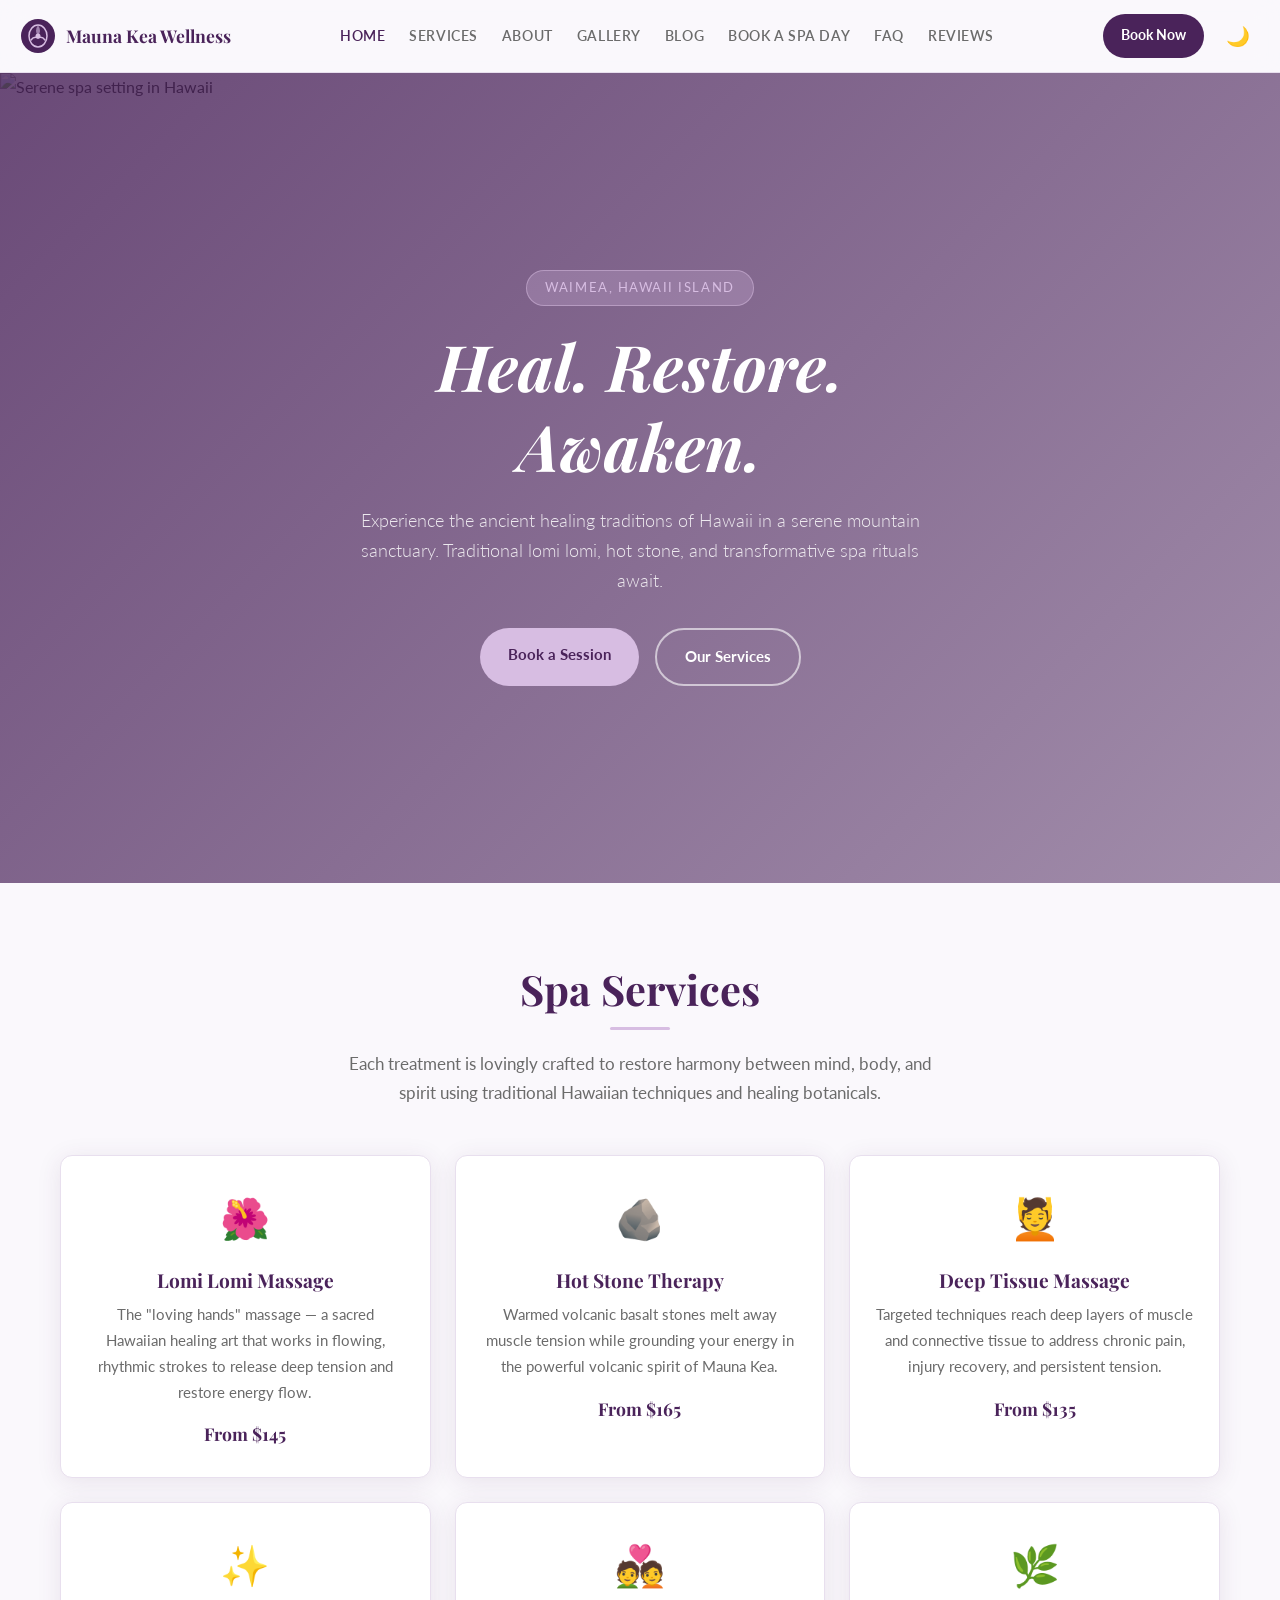
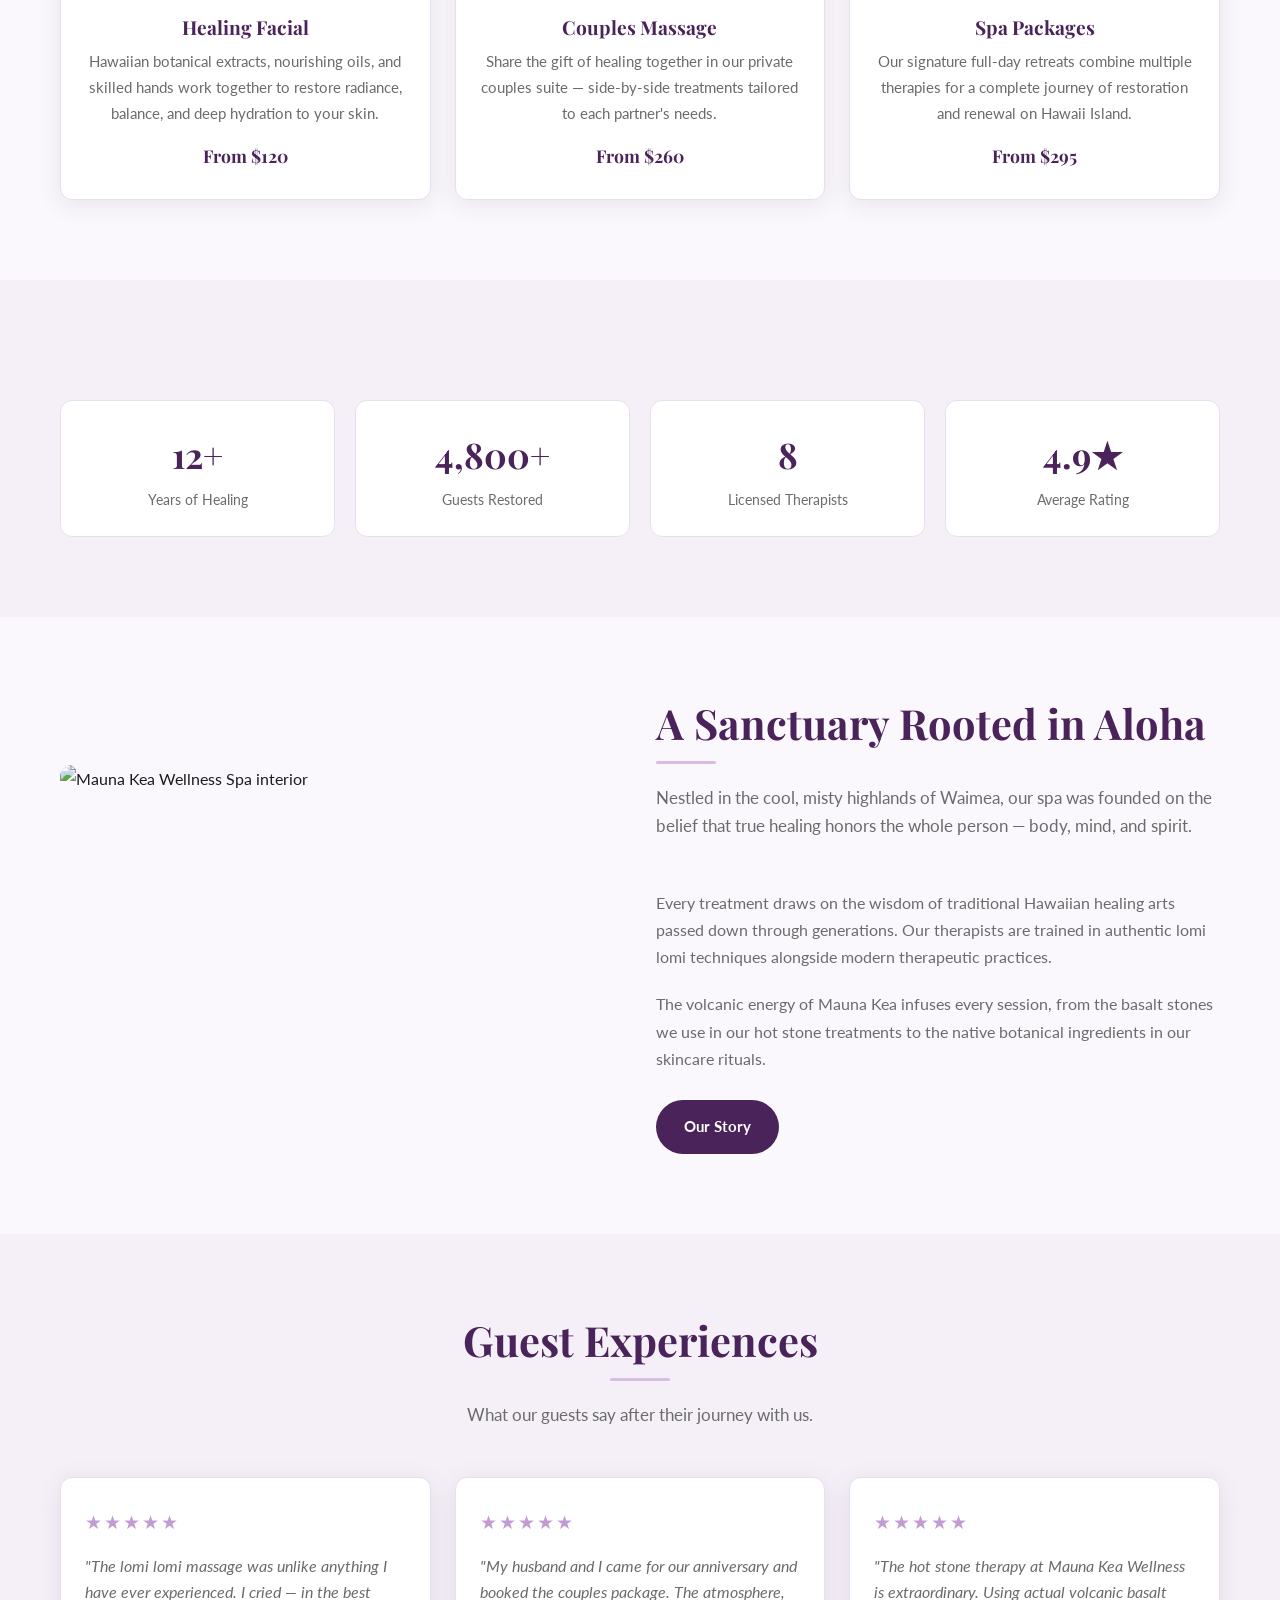
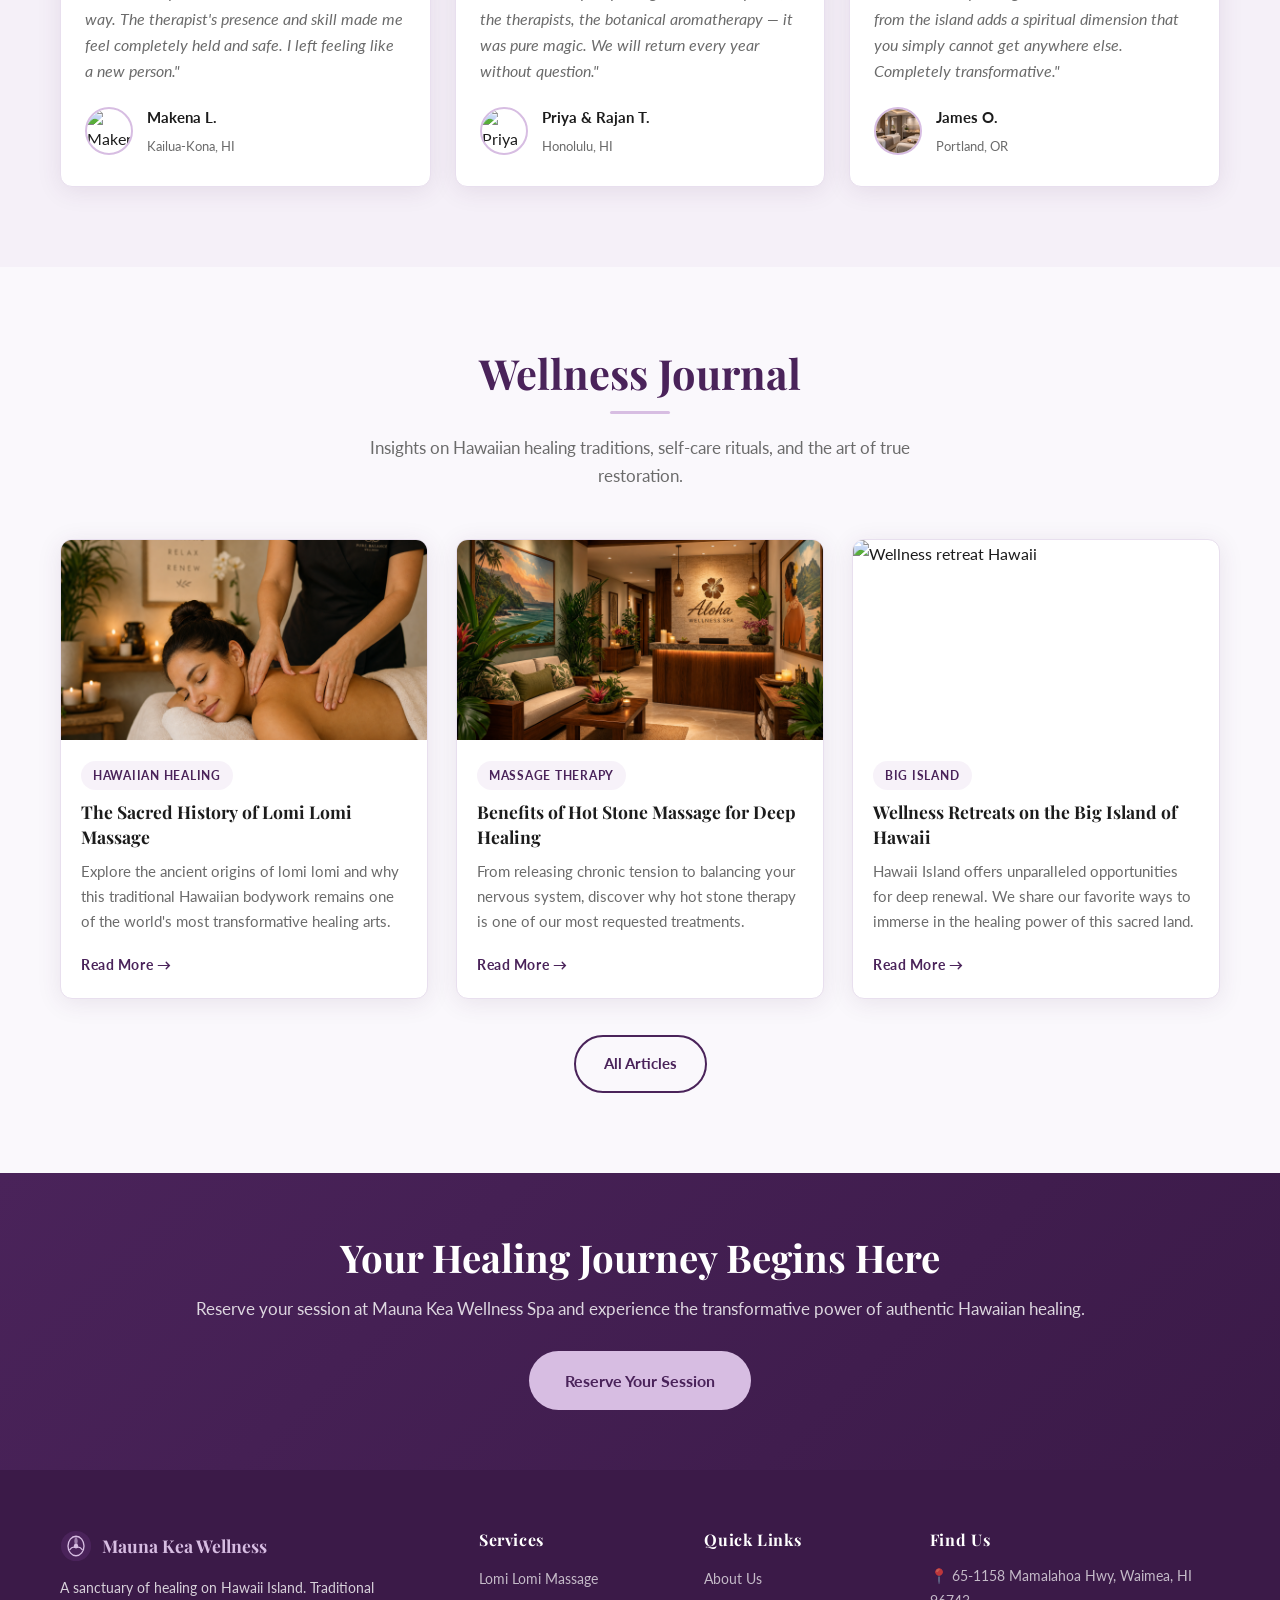
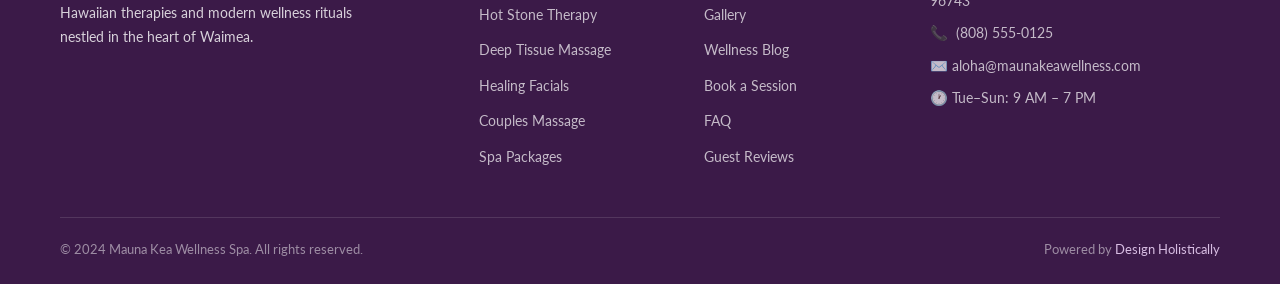
==== commit b99ead3d: "Initial commit: Mauna Kea Wellness Spa — Hawaii sample site (Waimea, Hawaii Island)" ====
--- a/index.html
+++ b/index.html
@@ -7,7 +7,7 @@
   <meta name="description" content="Mauna Kea Wellness Spa — luxury lomi lomi massage, hot stone therapy, and healing spa experiences in Waimea, Hawaii Island."/>
   <meta property="og:title" content="Home | Mauna Kea Wellness Spa"/>
   <meta property="og:description" content="Mauna Kea Wellness Spa — luxury lomi lomi massage, hot stone therapy, and healing spa experiences in Waimea, Hawaii Island."/>
-  <meta property="og:image" content="https://picsum.photos/1200/630?random=2400"/>
+  <meta property="og:image" content="images/hero.png"/>
   <meta property="og:type" content="website"/>
   <link rel="stylesheet" href="css/style.css"/>
   <script type="application/ld+json">
@@ -28,7 +28,7 @@
     },
     "openingHours":"Tu-Su 09:00-19:00",
     "priceRange":"$$–$$$",
-    "image":"https://picsum.photos/800/600?random=2401"
+    "image":"images/about.png"
   }
   </script>
 </head>
@@ -77,7 +77,7 @@
 <main>
   <section class="hero">
     <div class="hero-bg">
-      <img src="https://picsum.photos/1400/900?random=2402" alt="Serene spa setting in Hawaii" loading="eager"/>
+      <img src="images/service-lomi-lomi.png" alt="Serene spa setting in Hawaii" loading="eager"/>
     </div>
     <div class="hero-content">
       <div class="hero-eyebrow">Waimea, Hawaii Island</div>
@@ -168,7 +168,7 @@
     <div class="container">
       <div class="about-grid">
         <div class="about-image fade-in">
-          <img src="https://picsum.photos/600/480?random=2403" alt="Mauna Kea Wellness Spa interior"/>
+          <img src="images/avatar-1.png" alt="Mauna Kea Wellness Spa interior"/>
         </div>
         <div class="fade-up">
           <div class="section-header" style="text-align:left">
@@ -197,7 +197,7 @@
           <div class="stars">★★★★★</div>
           <p class="testimonial-text">"The lomi lomi massage was unlike anything I have ever experienced. I cried — in the best way. The therapist's presence and skill made me feel completely held and safe. I left feeling like a new person."</p>
           <div class="testimonial-author">
-            <img src="https://picsum.photos/48/48?random=2404" alt="Makena L."/>
+            <img src="images/avatar-2.png" alt="Makena L."/>
             <div class="author-info"><strong>Makena L.</strong><span>Kailua-Kona, HI</span></div>
           </div>
         </div>
@@ -205,7 +205,7 @@
           <div class="stars">★★★★★</div>
           <p class="testimonial-text">"My husband and I came for our anniversary and booked the couples package. The atmosphere, the therapists, the botanical aromatherapy — it was pure magic. We will return every year without question."</p>
           <div class="testimonial-author">
-            <img src="https://picsum.photos/48/48?random=2405" alt="Priya & Rajan T."/>
+            <img src="images/avatar-3.png" alt="Priya & Rajan T."/>
             <div class="author-info"><strong>Priya & Rajan T.</strong><span>Honolulu, HI</span></div>
           </div>
         </div>
@@ -213,7 +213,7 @@
           <div class="stars">★★★★★</div>
           <p class="testimonial-text">"The hot stone therapy at Mauna Kea Wellness is extraordinary. Using actual volcanic basalt from the island adds a spiritual dimension that you simply cannot get anywhere else. Completely transformative."</p>
           <div class="testimonial-author">
-            <img src="https://picsum.photos/48/48?random=2406" alt="James O."/>
+            <img src="images/gallery-1.png" alt="James O."/>
             <div class="author-info"><strong>James O.</strong><span>Portland, OR</span></div>
           </div>
         </div>
@@ -231,7 +231,7 @@
       </div>
       <div class="blog-grid">
         <div class="blog-card fade-up">
-          <img src="https://picsum.photos/600/400?random=2407" alt="Lomi lomi massage"/>
+          <img src="images/gallery-2.png" alt="Lomi lomi massage"/>
           <div class="blog-card-body">
             <span class="blog-tag">Hawaiian Healing</span>
             <h3>The Sacred History of Lomi Lomi Massage</h3>
@@ -240,7 +240,7 @@
           </div>
         </div>
         <div class="blog-card fade-up">
-          <img src="https://picsum.photos/600/400?random=2408" alt="Hot stone therapy"/>
+          <img src="images/gallery-3.png" alt="Hot stone therapy"/>
           <div class="blog-card-body">
             <span class="blog-tag">Massage Therapy</span>
             <h3>Benefits of Hot Stone Massage for Deep Healing</h3>
@@ -249,7 +249,7 @@
           </div>
         </div>
         <div class="blog-card fade-up">
-          <img src="https://picsum.photos/600/400?random=2409" alt="Wellness retreat Hawaii"/>
+          <img src="images/blog-1.png" alt="Wellness retreat Hawaii"/>
           <div class="blog-card-body">
             <span class="blog-tag">Big Island</span>
             <h3>Wellness Retreats on the Big Island of Hawaii</h3>
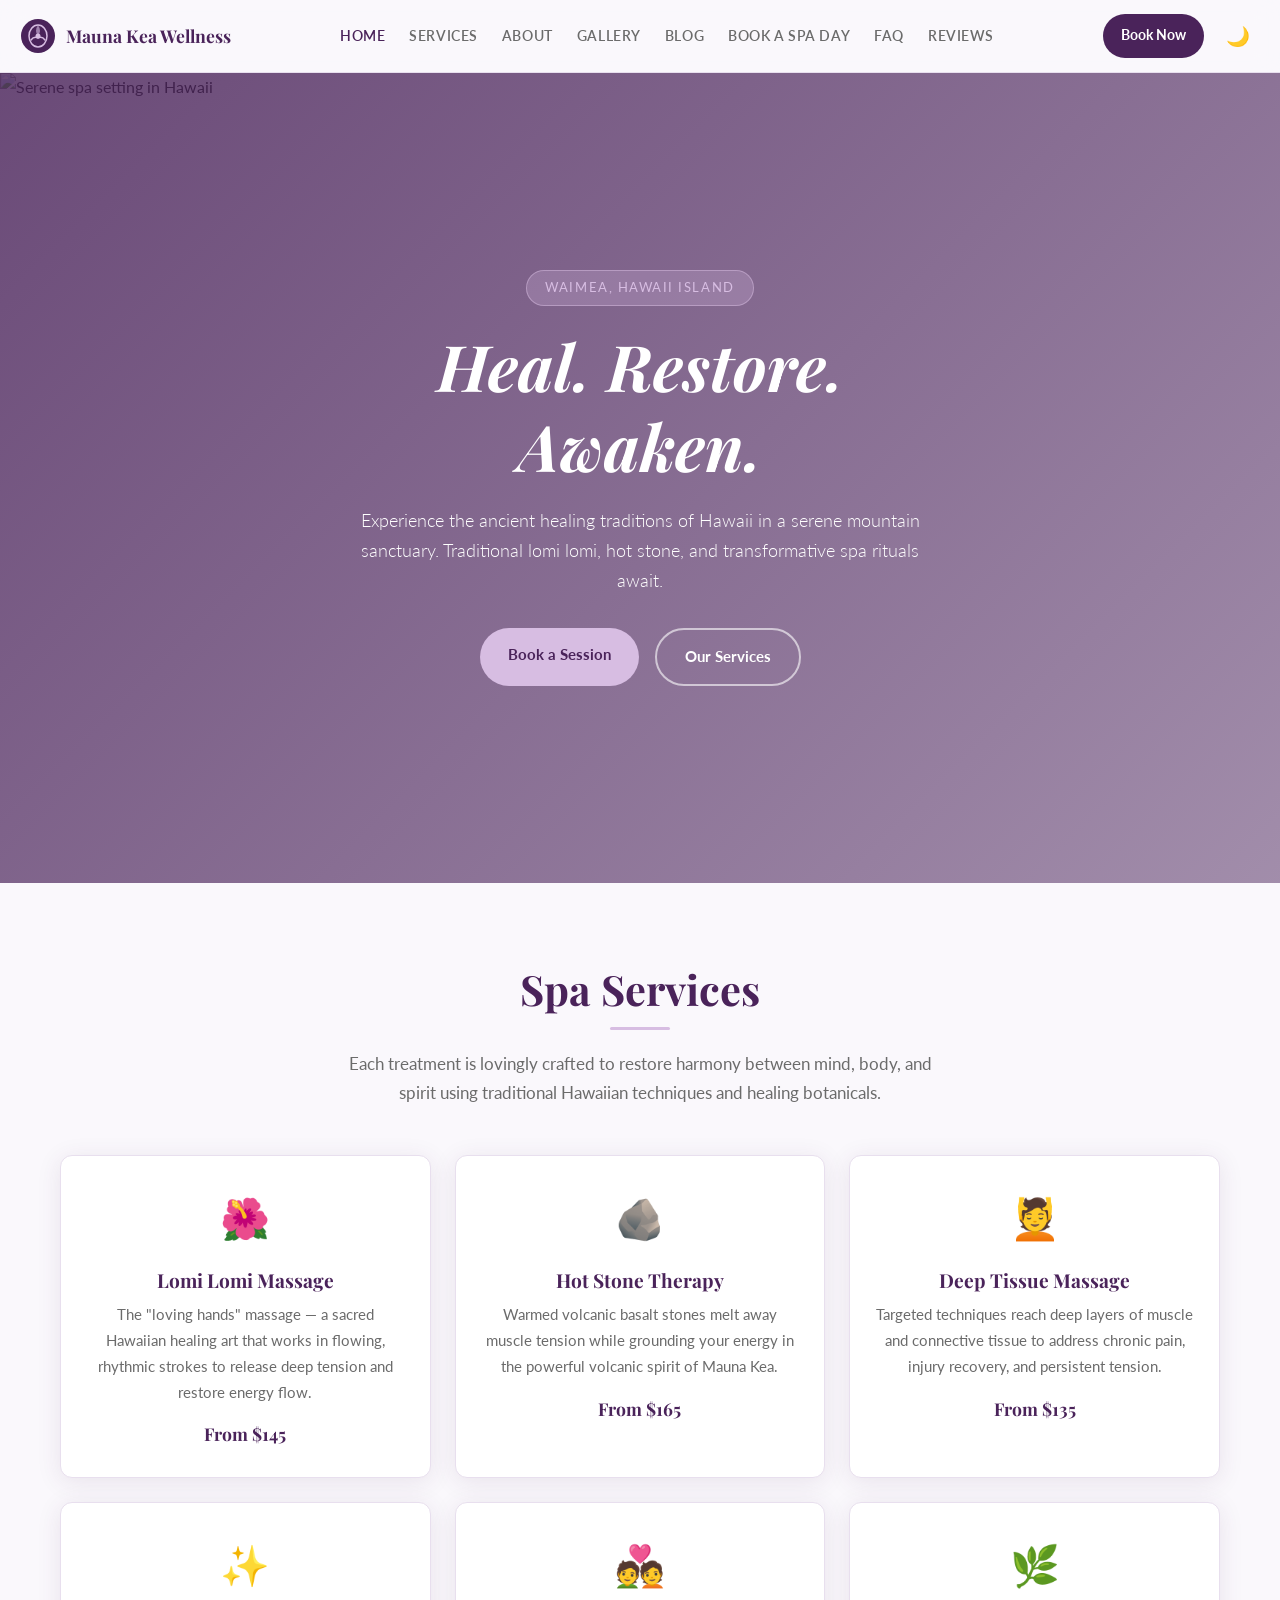
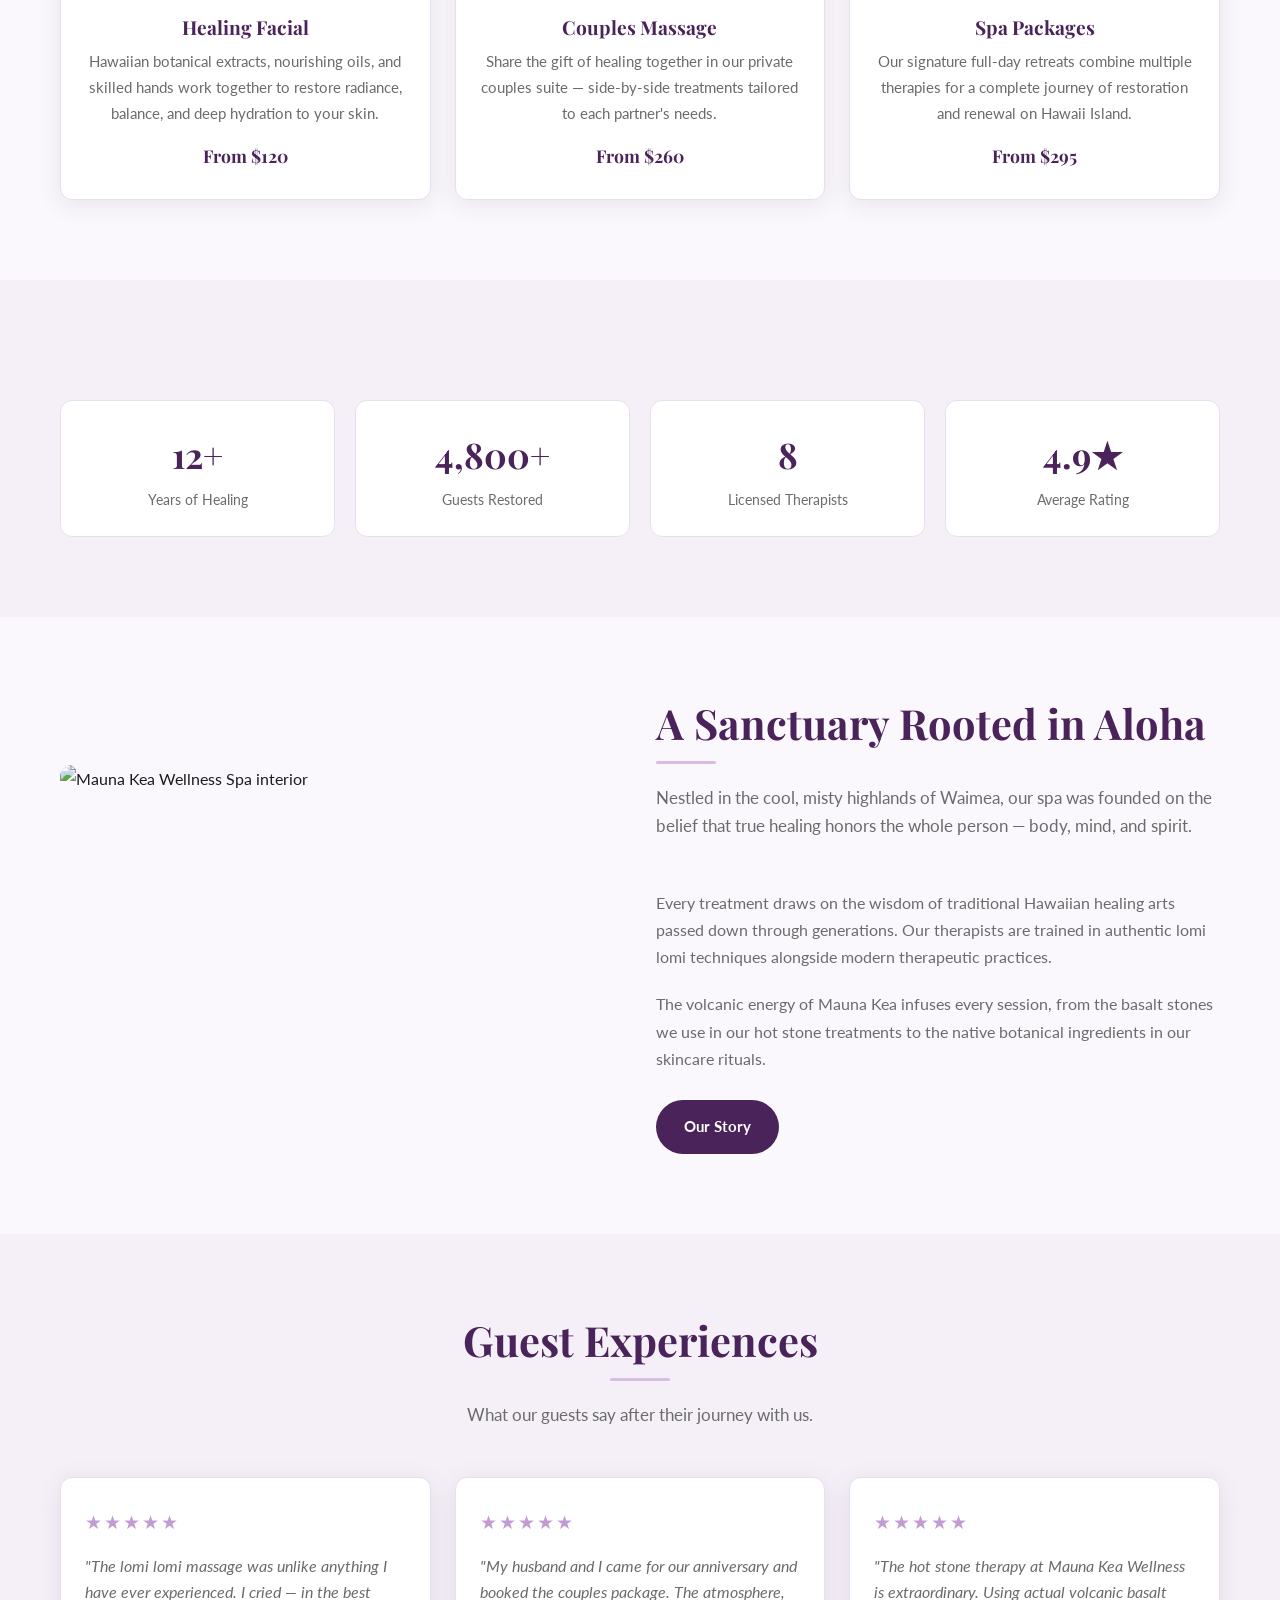
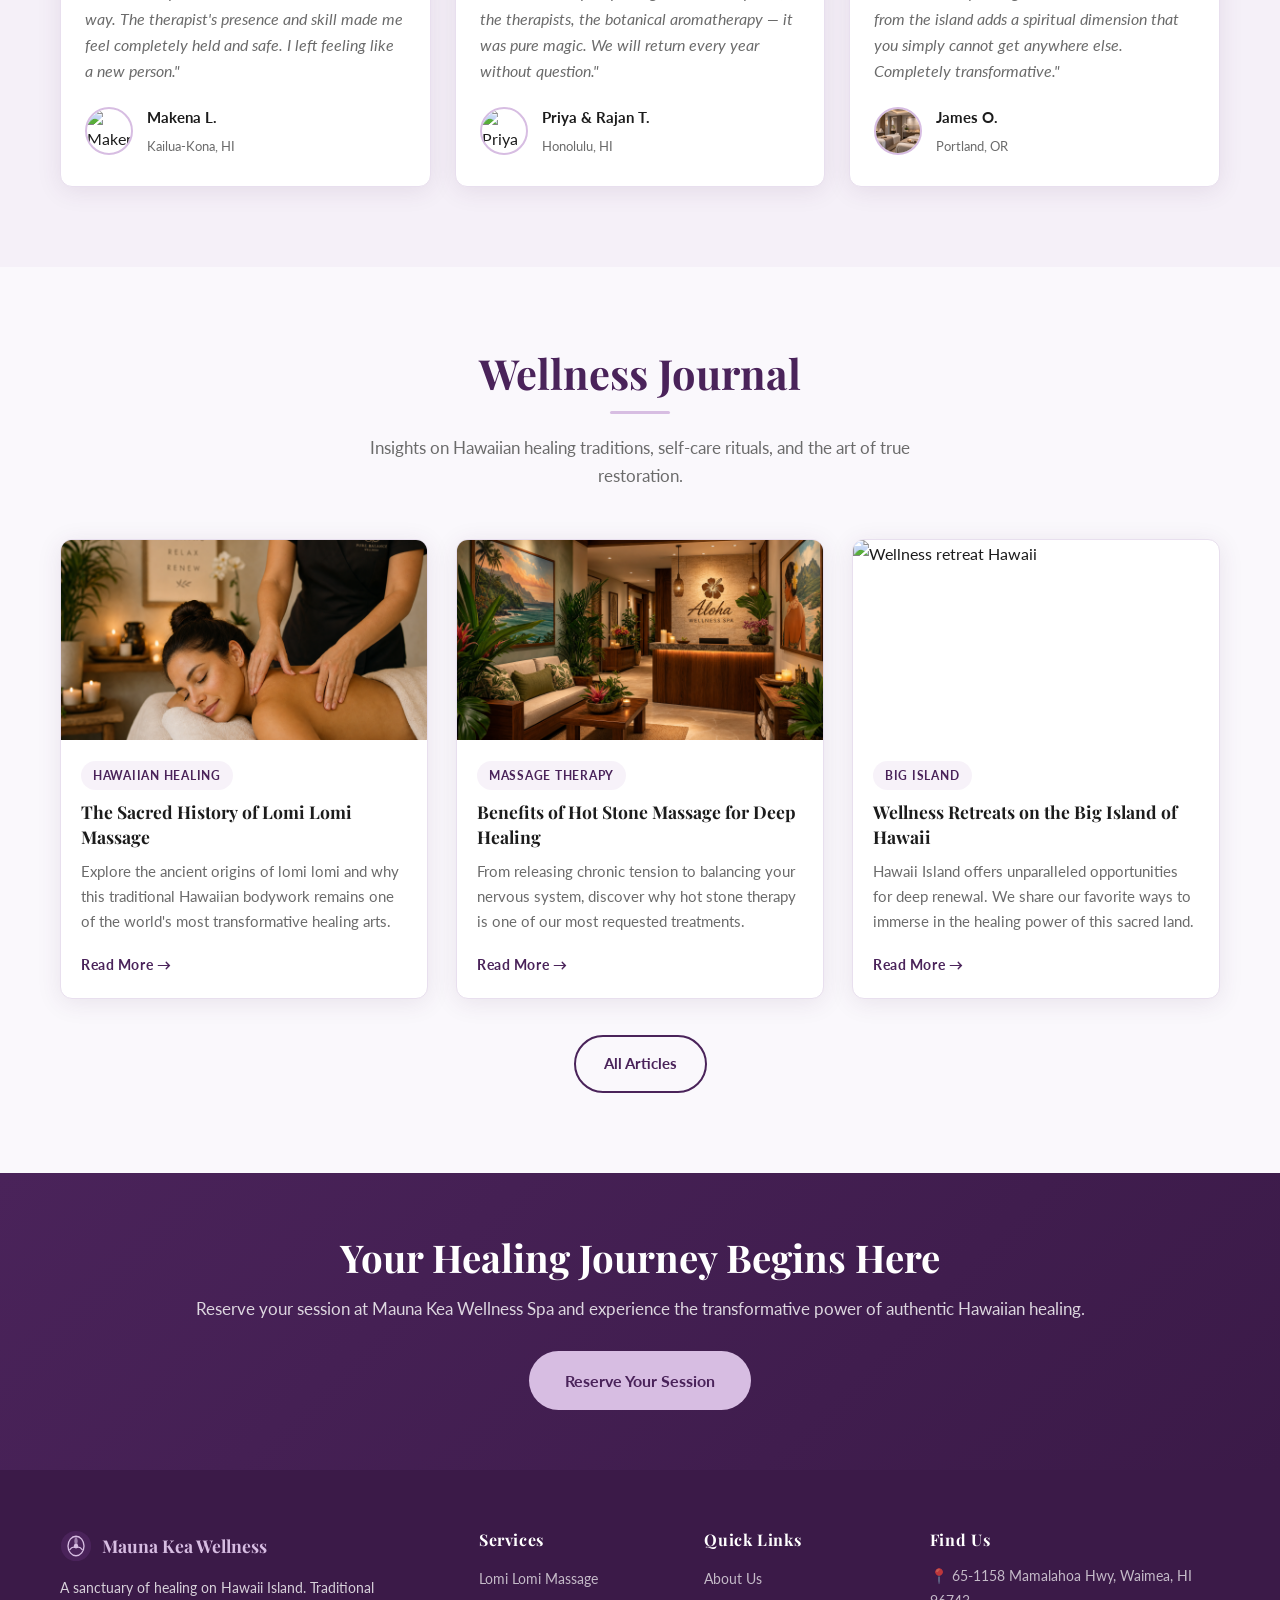
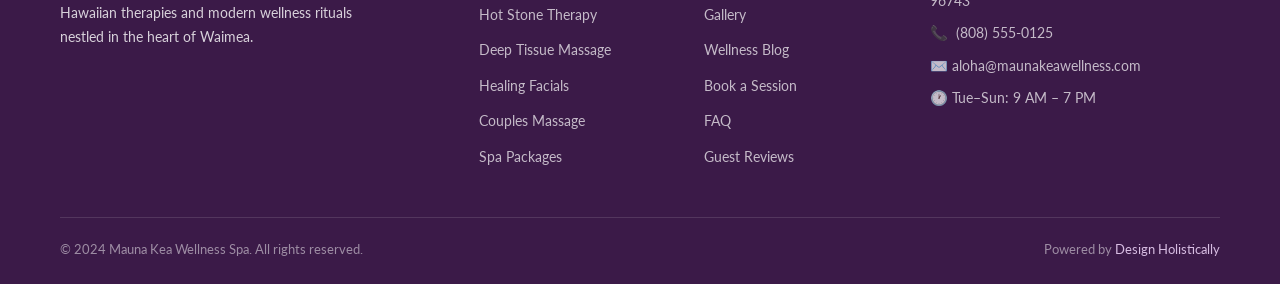
==== commit d1d94cce: "feat: replace all picsum placeholders with AI-generated photorealistic images" ====
--- a/index.html
+++ b/index.html
@@ -31,6 +31,10 @@
     "image":"images/about.png"
   }
   </script>
+  <link rel="icon" type="image/x-icon" href="images/favicon.ico">
+  <link rel="icon" type="image/png" sizes="32x32" href="images/favicon-32x32.png">
+  <link rel="icon" type="image/png" sizes="16x16" href="images/favicon-16x16.png">
+  <link rel="apple-touch-icon" sizes="180x180" href="images/apple-touch-icon.png">
 </head>
 <body>
 <header class="site-header">
--- a/css/style.css
+++ b/css/style.css
@@ -345,3 +345,8 @@
 #backToTop { position: fixed; bottom: 24px; right: 24px; background: var(--primary); color: #fff; border: none; border-radius: 50%; width: 48px; height: 48px; font-size: 1.2rem; cursor: pointer; opacity: 0; pointer-events: none; transition: opacity var(--transition), transform var(--transition); z-index: 90; display: flex; align-items: center; justify-content: center; }
 #backToTop.visible { opacity: 1; pointer-events: auto; }
 #backToTop:hover { transform: translateY(-3px); }
+
+.hero h1, .hero p, .hero-content, .hero .eyebrow-label, .hero .tag { color: #fff !important; }
+
+[data-theme="dark"] .hero { background: transparent !important; }
+[data-theme="dark"] .hero-bg img { opacity: 1 !important; }
